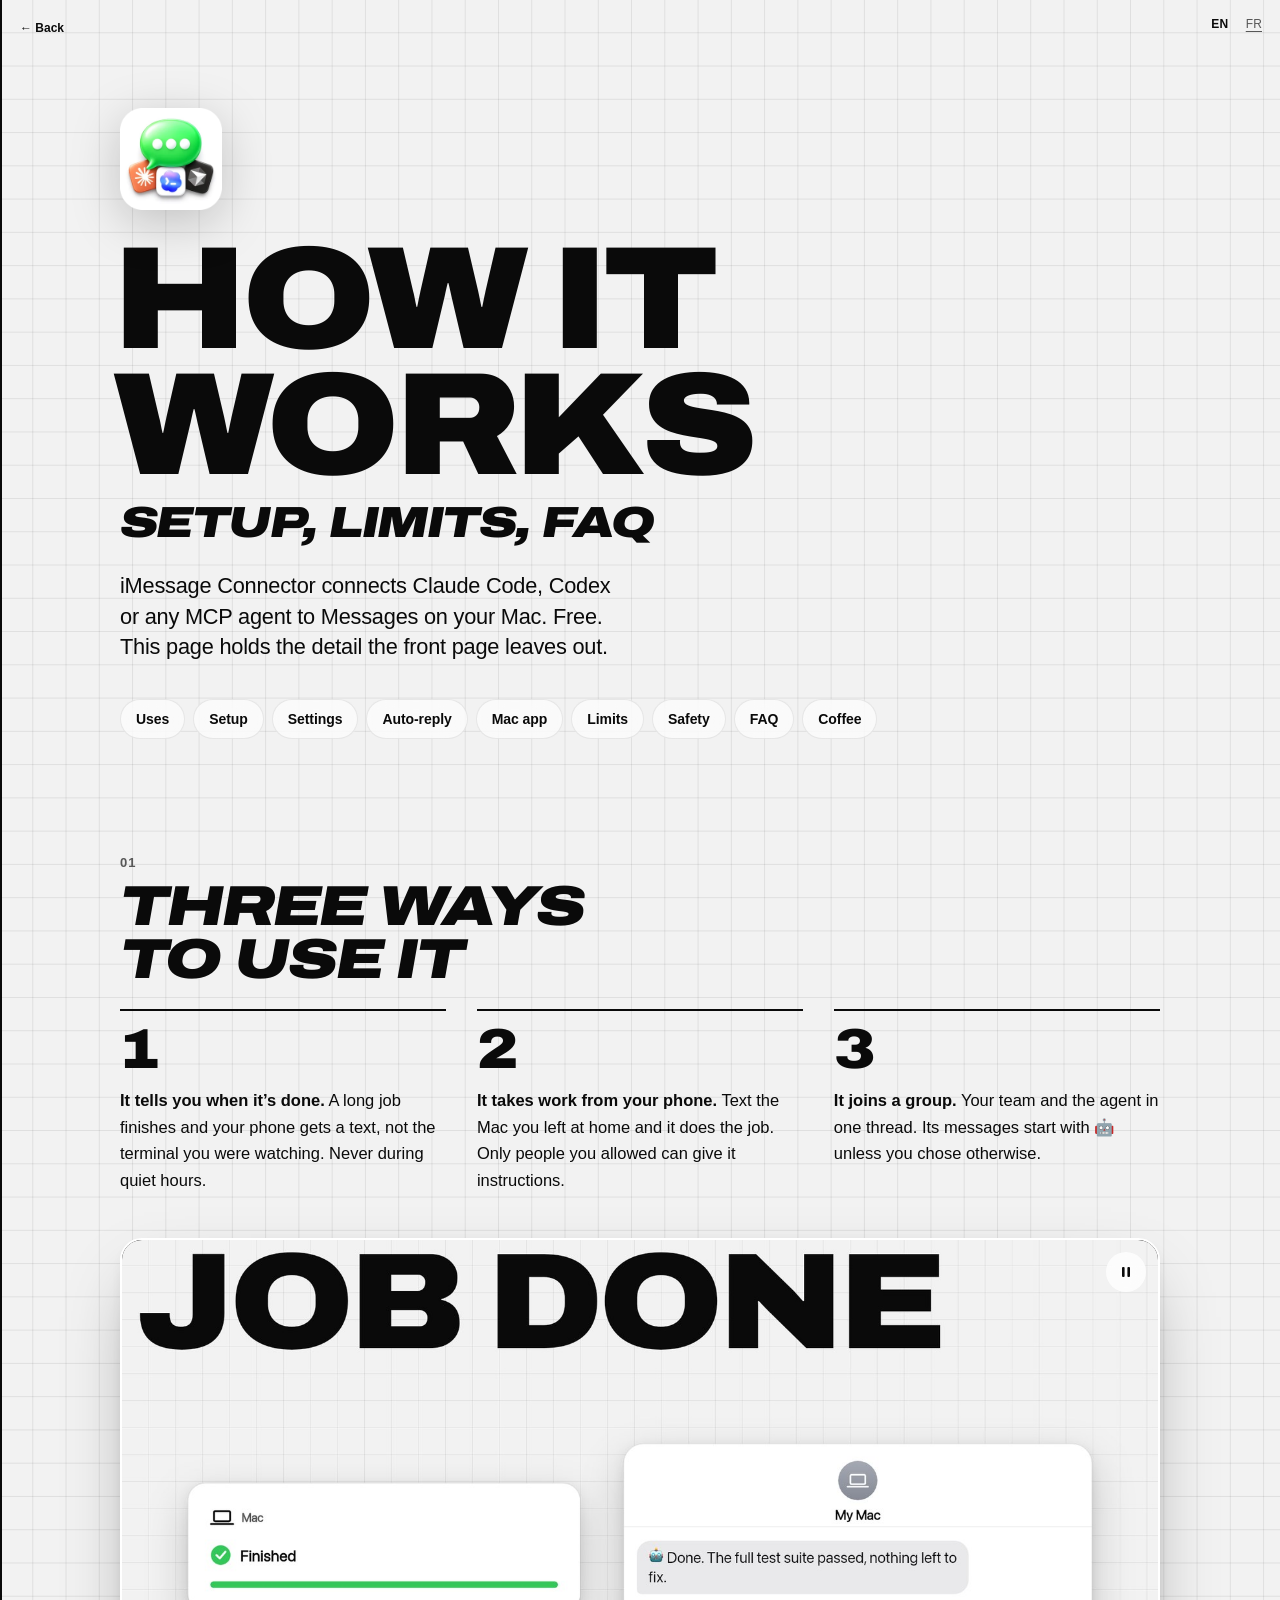
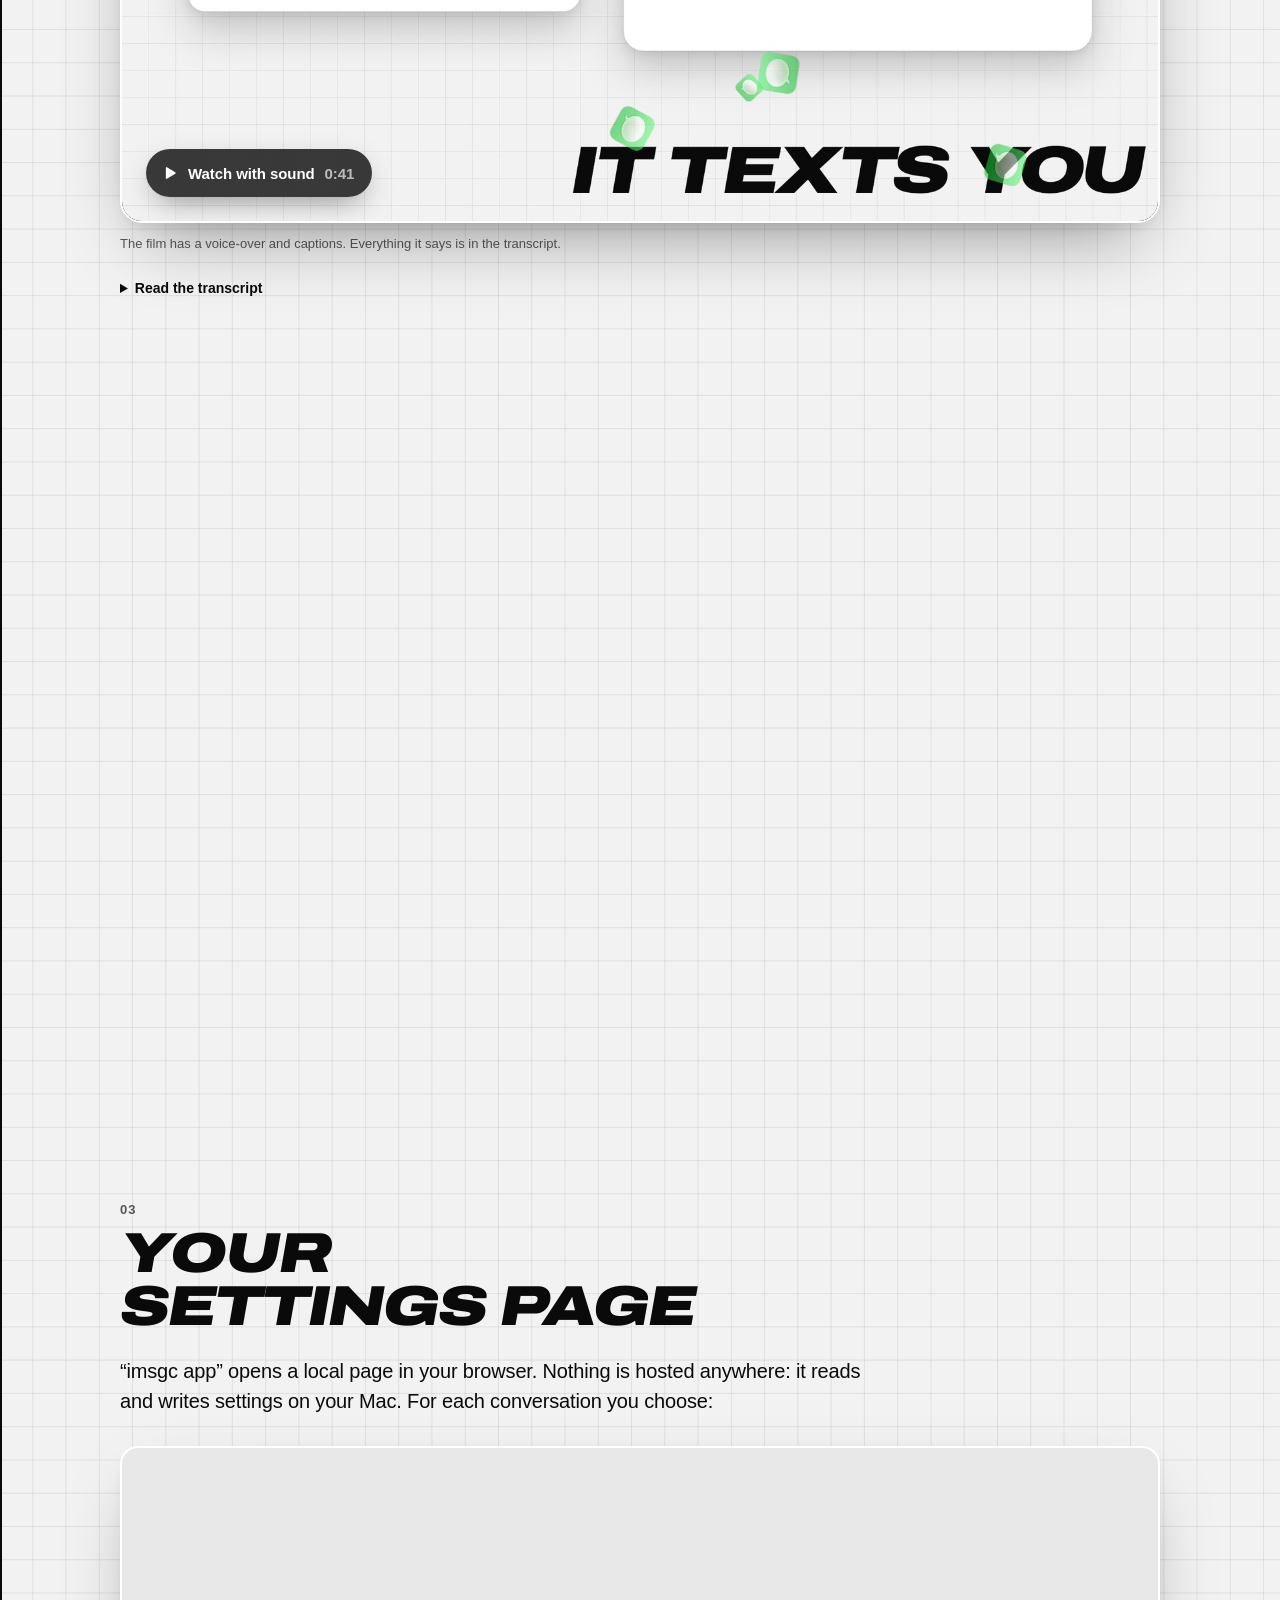
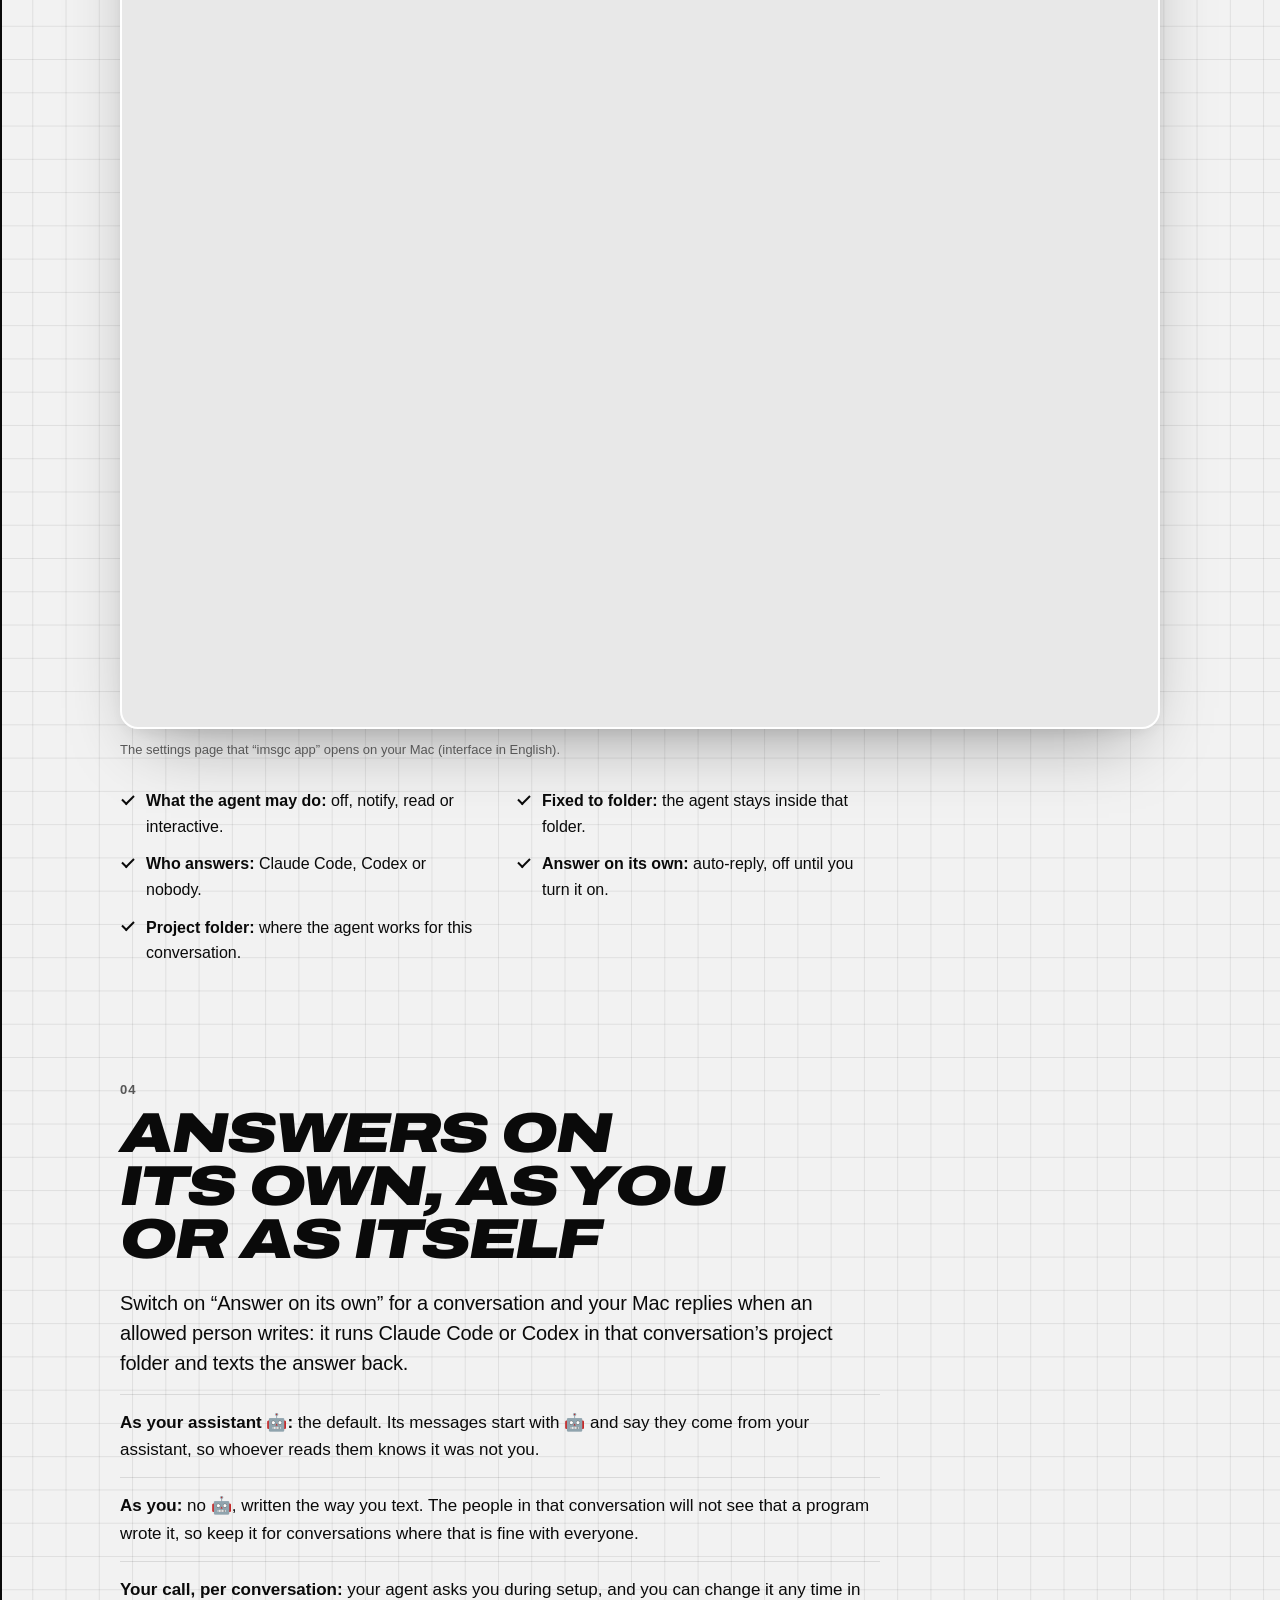
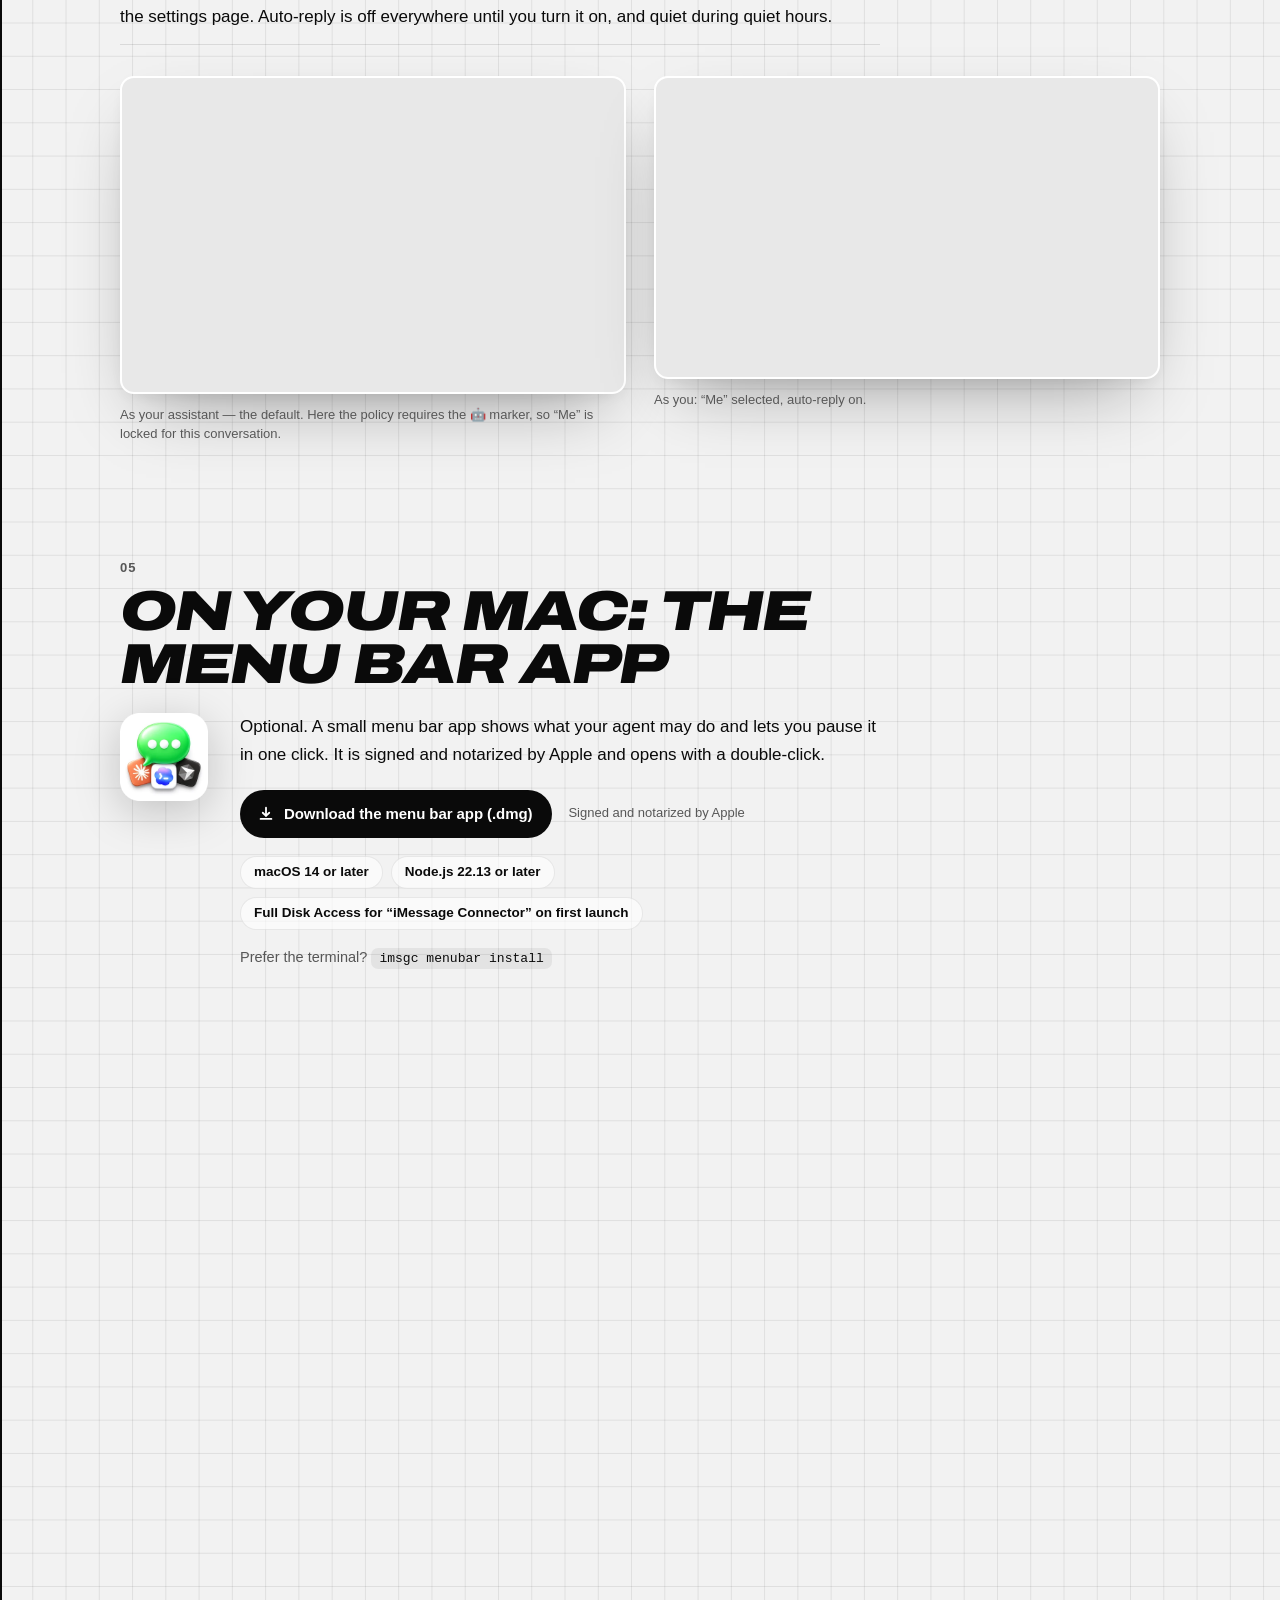
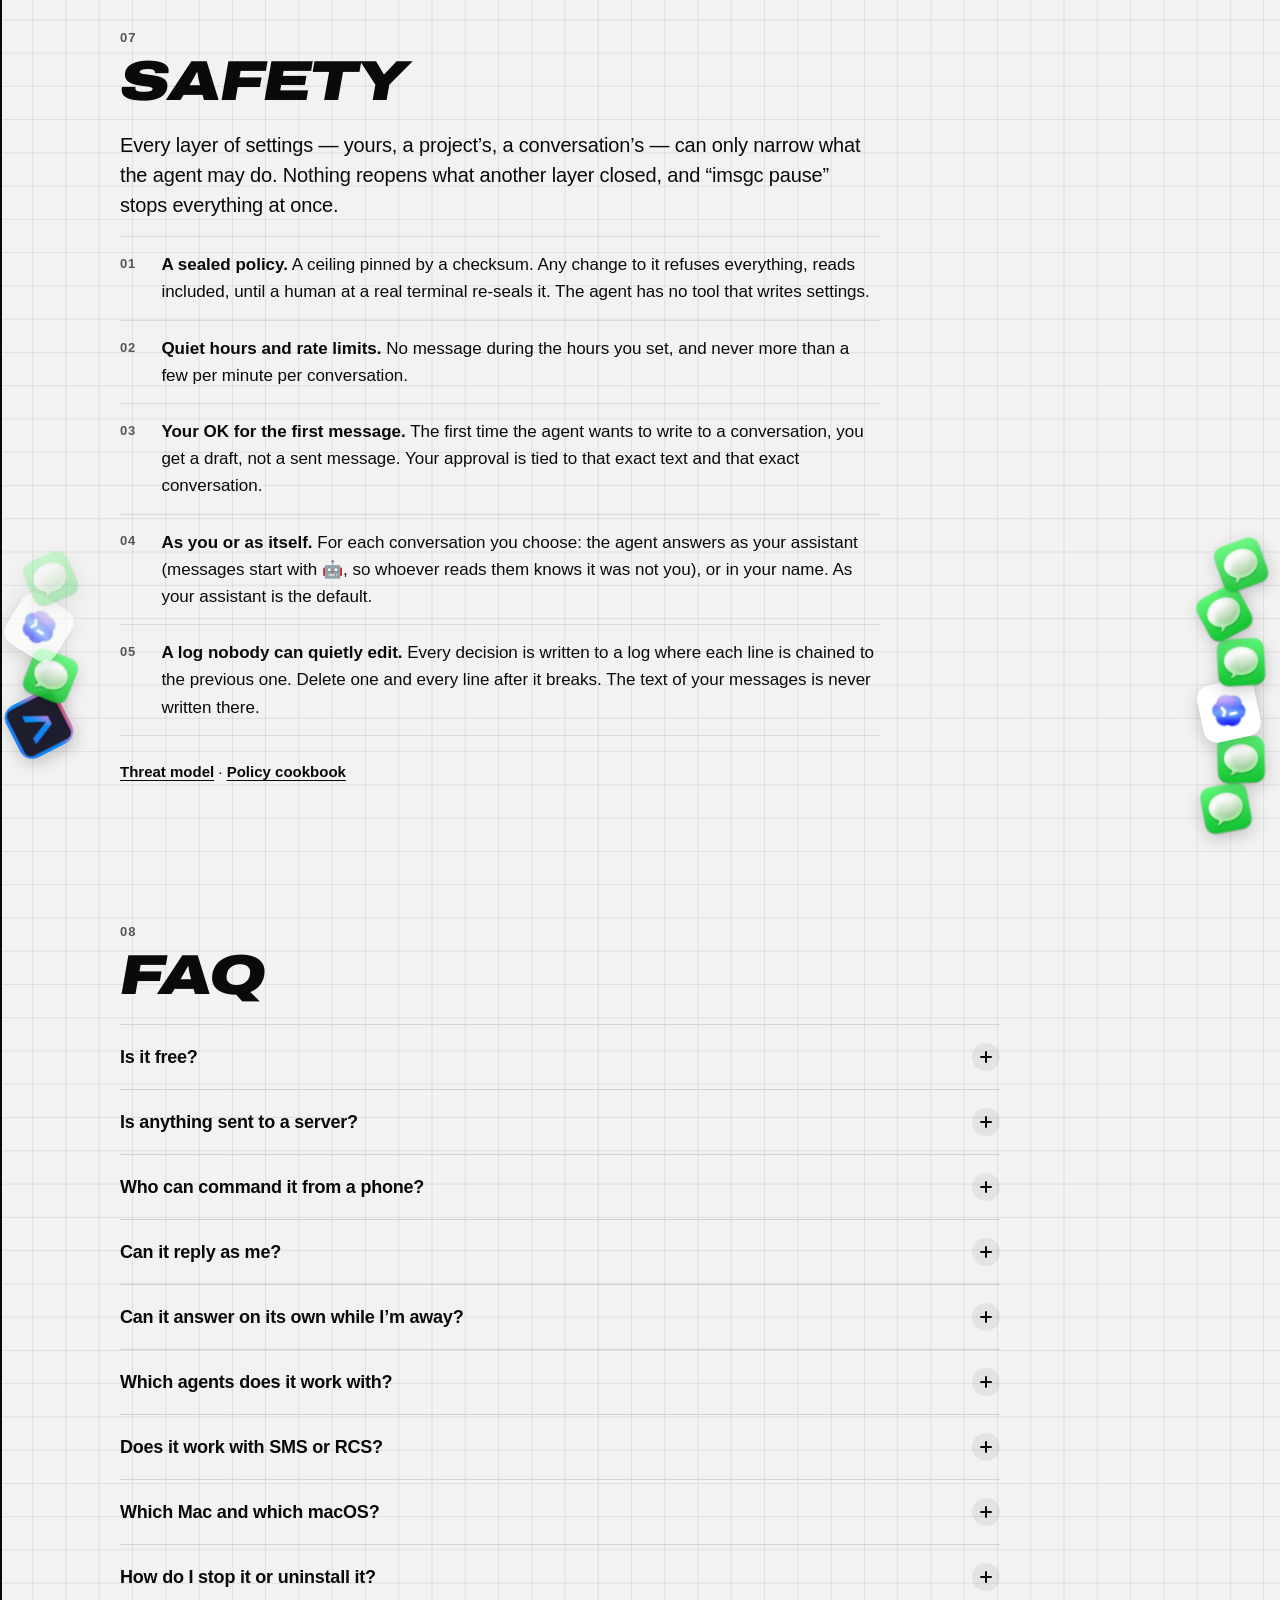
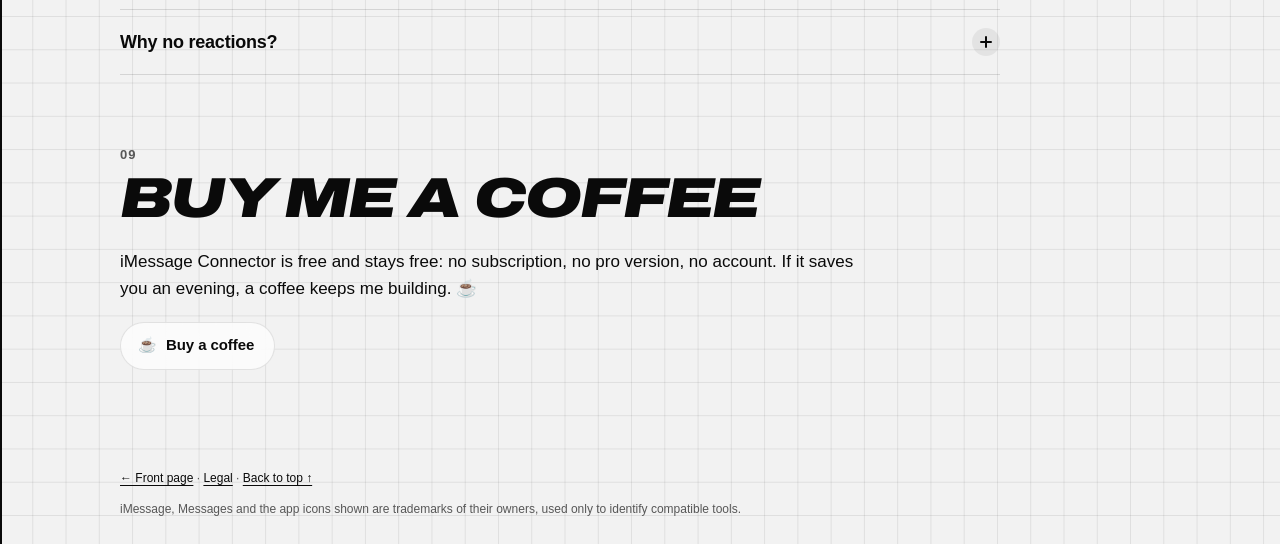
==== docs/more.html @ 8bde412f "iMessage Connector — site, install guide and licence Co-Authored-By: Patrick Code <patrick-code@tgv-" ====
<!DOCTYPE html>
<html lang="en" class="no-js">
<head>
<meta charset="utf-8">
<meta name="viewport" content="width=device-width, initial-scale=1, viewport-fit=cover">
<title>How it works, limits, FAQ — iMessage Connector</title>
<meta name="description" content="How iMessage Connector works: setup with your coding agent, the settings page, what it cannot do, the safety rules, and answers to common questions.">
<meta name="color-scheme" content="light">
<link rel="canonical" href="https://connected-mate.github.io/imessage-connector/more.html">
<link rel="alternate" hreflang="fr" href="https://connected-mate.github.io/imessage-connector/fr/more.html">
<link rel="alternate" hreflang="en" href="https://connected-mate.github.io/imessage-connector/more.html">
<link rel="alternate" hreflang="x-default" href="https://connected-mate.github.io/imessage-connector/more.html">
<link rel="icon" href="assets/favicon-32.png" sizes="32x32" type="image/png">
<link rel="icon" href="assets/favicon-16.png" sizes="16x16" type="image/png">
<link rel="icon" href="assets/icon-192.png" sizes="192x192" type="image/png">
<link rel="apple-touch-icon" href="assets/apple-touch-icon.png">
<link rel="manifest" href="site.webmanifest">
<meta property="og:type" content="article">
<meta property="og:site_name" content="iMessage Connector">
<meta property="og:locale" content="en_US">
<meta property="og:locale:alternate" content="fr_FR">
<meta property="og:url" content="https://connected-mate.github.io/imessage-connector/more.html">
<meta property="og:title" content="How it works, limits, FAQ — iMessage Connector">
<meta property="og:description" content="How iMessage Connector works: setup with your coding agent, the settings page, what it cannot do, the safety rules, and answers to common questions.">
<meta property="og:image" content="https://connected-mate.github.io/imessage-connector/assets/og.jpg">
<meta property="og:image:width" content="1200">
<meta property="og:image:height" content="630">
<meta property="og:image:alt" content="iMessage Connector: “Your agent texts on iMessage”, with the setup prompt to copy into your coding agent">
<meta name="twitter:card" content="summary_large_image">
<meta name="twitter:title" content="How it works, limits, FAQ — iMessage Connector">
<meta name="twitter:description" content="How iMessage Connector works: setup with your coding agent, the settings page, what it cannot do, the safety rules, and answers to common questions.">
<meta name="twitter:image" content="https://connected-mate.github.io/imessage-connector/assets/og.jpg">
<link rel="preload" href="assets/fonts/archivo-black.woff2" as="font" type="font/woff2" crossorigin>
<link rel="preload" href="assets/fonts/archivo-black-expanded-italic.woff2" as="font" type="font/woff2" crossorigin>
<link rel="stylesheet" href="style.css">
<script>
document.documentElement.classList.replace('no-js', 'js');
try {
  var pick = localStorage.getItem('imessage-connector-lang');
  if (!pick && !/^en/i.test(navigator.language || '')) { pick = 'fr'; localStorage.setItem('imessage-connector-lang', pick); }
  if (pick === 'fr') location.replace('fr/more.html' + location.search + location.hash);
} catch (e) {}
</script>
<meta name="theme-color" content="#f2f2f2">
<script type="application/ld+json">
{
  "@context": "https://schema.org",
  "@type": "BreadcrumbList",
  "itemListElement": [
    {
      "@type": "ListItem",
      "position": 1,
      "name": "iMessage Connector",
      "item": "https://connected-mate.github.io/imessage-connector/"
    },
    {
      "@type": "ListItem",
      "position": 2,
      "name": "How it works",
      "item": "https://connected-mate.github.io/imessage-connector/more.html"
    }
  ]
}
</script>
<script type="application/ld+json">
{
  "@context": "https://schema.org",
  "@type": "FAQPage",
  "inLanguage": "en",
  "mainEntity": [
    {
      "@type": "Question",
      "name": "Is it free?",
      "acceptedAnswer": {
        "@type": "Answer",
        "text": "Yes. No subscription, no account, no paid tier."
      }
    },
    {
      "@type": "Question",
      "name": "Is anything sent to a server?",
      "acceptedAnswer": {
        "@type": "Answer",
        "text": "Not by iMessage Connector: it has no server of its own. It runs on your Mac, opens the Messages database read-only, and its log never contains the text of your messages. What your agent does with what it reads depends on the agent you use: a cloud model receives what it is given."
      }
    },
    {
      "@type": "Question",
      "name": "Who can command it from a phone?",
      "acceptedAnswer": {
        "@type": "Answer",
        "text": "Only the people you allowed, in a conversation you set up for it. Anyone else’s message is just text, never an instruction, and the log says which check it failed."
      }
    },
    {
      "@type": "Question",
      "name": "Can it reply as me?",
      "acceptedAnswer": {
        "@type": "Answer",
        "text": "Yes, if you choose it, conversation by conversation. During setup your agent asks you, for each conversation: answer as your assistant (messages start with 🤖 and say it is your assistant) or as you (no 🤖, written the way you text). As your assistant is the default. If you pick “as me”, the people in that conversation will not see that a program wrote the message, so keep it for conversations where that is fine with you and with them. You can change it any time in the settings page."
      }
    },
    {
      "@type": "Question",
      "name": "Can it answer on its own while I’m away?",
      "acceptedAnswer": {
        "@type": "Answer",
        "text": "Yes, if you switch it on for a conversation. Your Mac then runs Claude Code or Codex in that conversation’s project folder and texts the answer back, signed 🤖 or in your name, as you chose. Only the people you allowed can trigger it, and it stays quiet during quiet hours. It is off everywhere until you turn it on."
      }
    },
    {
      "@type": "Question",
      "name": "Which agents does it work with?",
      "acceptedAnswer": {
        "@type": "Answer",
        "text": "Any agent that speaks MCP. Claude Code, Codex, OpenCode, Kimi, Cursor, Gemini CLI, Antigravity, Copilot, Windsurf and others. The setup prompt is the same for all of them."
      }
    },
    {
      "@type": "Question",
      "name": "Does it work with SMS or RCS?",
      "acceptedAnswer": {
        "@type": "Answer",
        "text": "It goes through the Messages app on your Mac, so it sees what Messages sees. iMessage works out of the box. SMS only if your Mac receives them through Text Message Forwarding from your iPhone. RCS has not been tested here, so no promise."
      }
    },
    {
      "@type": "Question",
      "name": "Which Mac and which macOS?",
      "acceptedAnswer": {
        "@type": "Answer",
        "text": "A Mac signed in to Messages, with Node 22.13 or later. Tested on macOS 26.6.2. “imsgc doctor” names anything missing on your machine."
      }
    },
    {
      "@type": "Question",
      "name": "How do I stop it or uninstall it?",
      "acceptedAnswer": {
        "@type": "Answer",
        "text": "“imsgc pause” refuses everything immediately; “imsgc resume” lifts it. To remove it entirely, ask your agent: the uninstall steps are in the same guide it used to install."
      }
    },
    {
      "@type": "Question",
      "name": "Why no reactions?",
      "acceptedAnswer": {
        "@type": "Answer",
        "text": "Apple never gave reactions a scripting interface, and driving the Messages window no longer works on recent macOS. Tools that manage it inject code into Messages and require disabling System Integrity Protection; iMessage Connector will not ask you to do that."
      }
    }
  ]
}
</script>
</head>
<body class="more">
<script>(function(h){try{if(/[?&]rm=1\b/.test(location.search)||matchMedia("(prefers-reduced-motion: reduce)").matches)return;h.classList.add("rv");window.__icRevealSafety=setTimeout(function(){h.classList.remove("rv")},4000)}catch(e){}})(document.documentElement)</script>
<a class="skip" href="#content">Skip to content</a>
<nav class="chrome chrome--lang" aria-label="Language"><span aria-current="true">EN</span> <a href="fr/more.html" hreflang="fr" lang="fr" data-lang="fr" aria-label="Lire en français">FR</a></nav>
<a class="back" href="./"><span aria-hidden="true">←</span> Back</a>
<main class="page" id="content">
  <header class="mh" data-reveal>
    <picture class="mh__logo"><source srcset="assets/logo-256.webp" type="image/webp"><img src="assets/logo-256.png" alt="iMessage Connector logo: a green message bubble in front of the Claude Code, Codex and Cursor app icons" width="112" height="112" decoding="async"></picture>
    <h1 class="mh__h1"><span class="mh__a">How it works</span> <span class="mh__b">Setup, limits, FAQ</span></h1>
    <p class="mh__lede">iMessage Connector connects Claude Code, Codex or any MCP agent to Messages on your Mac. Free. This page holds the detail the front page leaves out.</p>
    <nav class="toc" aria-label="On this page"><ul><li><a href="#does">Uses</a></li><li><a href="#setup">Setup</a></li><li><a href="#settings">Settings</a></li><li><a href="#autoreply">Auto-reply</a></li><li><a href="#menubar">Mac app</a></li><li><a href="#cannot">Limits</a></li><li><a href="#safety">Safety</a></li><li><a href="#faq">FAQ</a></li><li><a href="#coffee">Coffee</a></li></ul></nav>
  </header>
  <p class="toast toast--fixed" role="status" aria-live="polite" data-toast></p>
<section class="sec sec--does" aria-labelledby="does" data-reveal><header class="sec__head"><span class="sec__num" aria-hidden="true">01</span><h2 id="does">Three ways to use it</h2></header><ol class="uses"><li><span class="use__n" aria-hidden="true">1</span><p><strong>It tells you when it’s done.</strong> A long job finishes and your phone gets a text, not the terminal you were watching. Never during quiet hours.</p></li><li><span class="use__n" aria-hidden="true">2</span><p><strong>It takes work from your phone.</strong> Text the Mac you left at home and it does the job. Only people you allowed can give it instructions.</p></li><li><span class="use__n" aria-hidden="true">3</span><p><strong>It joins a group.</strong> Your team and the agent in one thread. Its messages start with 🤖 unless you chose otherwise.</p></li></ol>
<figure class="film wide" data-film>
  <div class="film__frame">
    <video class="film__teaser" data-teaser muted loop playsinline preload="metadata" poster="assets/poster-en.jpg?v=a50151af" width="1600" height="900" aria-label="Silent preview of the film: a Mac texts an iPhone when a job is done.">
      <source src="assets/teaser-en.mp4?v=a50151af" type="video/mp4"></video>
    <video class="film__full" data-full controls playsinline preload="none" poster="assets/poster-en.jpg?v=a50151af" width="1600" height="900" aria-label="iMessage Connector, the film (voiced, with captions)" hidden>
      <source src="assets/promo-en.webm?v=a50151af" type="video/webm"><source src="assets/promo-en.mp4?v=a50151af" type="video/mp4">
      <track kind="captions" src="assets/promo-en.vtt?v=a50151af" srclang="en" label="English" default>
      <p>Your browser cannot play this video. The transcript below says everything it shows.</p></video>
    <button class="film__play" type="button" data-watch><svg viewBox="0 0 20 20" aria-hidden="true" focusable="false"><path d="M6.5 4.2v11.6a.8.8 0 0 0 1.2.7l9.2-5.8a.8.8 0 0 0 0-1.4L7.7 3.5a.8.8 0 0 0-1.2.7Z" fill="currentColor"/></svg><span>Watch with sound</span><span class="film__len">0:41</span></button>
    <button class="film__loop" type="button" data-loop data-pause="Pause the preview" data-play="Play the preview" aria-label="Pause the preview"><svg class="i-pause" viewBox="0 0 16 16" aria-hidden="true" focusable="false"><rect x="4" y="3" width="2.6" height="10" rx="1" fill="currentColor"/><rect x="9.4" y="3" width="2.6" height="10" rx="1" fill="currentColor"/></svg><svg class="i-play" viewBox="0 0 16 16" aria-hidden="true" focusable="false"><path d="M5 3.4v9.2a.7.7 0 0 0 1 .6l7.3-4.6a.7.7 0 0 0 0-1.2L6 2.8a.7.7 0 0 0-1 .6Z" fill="currentColor"/></svg></button>
  </div>
  <figcaption>The film has a voice-over and captions. Everything it says is in the transcript.</figcaption>
</figure><details class="transcript"><summary>Read the transcript</summary><p>Your agent can text you now, on iMessage!</p><p>Start a big job, and walk away. The second it’s done, your agent texts you!</p><p>Out and about? Text your Mac from your phone. It does the work, and texts you back!</p><p>Drop it into a group chat. Now the whole team can ask it anything!</p><p>Setup takes one minute. Copy the prompt, paste it into your agent, and it sets everything up!</p><p>In every chat, it answers as you, or as itself. Your call!</p><p>iMessage Connector. Free and open source. Copy the prompt. Your agent does the rest!</p></details></section>
<section class="sec sec--setup" aria-labelledby="setup" data-reveal><header class="sec__head"><span class="sec__num" aria-hidden="true">02</span><h2 id="setup" data-wave>Setup: one prompt</h2></header><p class="sec__lead">Paste it into your coding agent. It installs, asks you, and checks with you before anything is sent.</p><div class="pill pill--more" id="agent" role="group" aria-label="Copy the setup prompt">
      <p class="pill__prompt"><code data-prompt>Install iMessage Connector on this Mac and set up my conversations. Follow https://github.com/Connected-Mate/imessage-connector/blob/main/AGENT-SETUP.md exactly, and ask me, for each conversation, whether you answer as me or as yourself. Ask me before anything sensitive and before sending any message.</code></p>
      <hr class="pill__rule">
      <div class="pill__row">
        <span class="thumb" data-thumb aria-hidden="true"><picture><source srcset="assets/icons/tile/claude-code.webp" type="image/webp"><img src="assets/icons/tile/claude-code.png" alt="" width="38" height="38" decoding="async"></picture></span>
        <div class="picker" data-picker>
          <span class="sr-only" id="picker-label">Agent you will paste it into</span>
          <button class="picker__btn" type="button" aria-haspopup="listbox" aria-expanded="false" aria-controls="agents" aria-labelledby="picker-label picker-value"><span id="picker-value" data-picker-label>Claude Code</span><svg viewBox="0 0 12 12" aria-hidden="true" focusable="false"><path d="M2.5 4.5 6 8l3.5-3.5" fill="none" stroke="currentColor" stroke-width="1.8" stroke-linecap="round" stroke-linejoin="round"/></svg></button>
          <ul class="list" id="agents" role="listbox" tabindex="-1" aria-labelledby="picker-label" hidden><li role="option" id="ag-0" data-name="Claude Code" data-accent="#B06046" data-accent2="#BE5837" style="--i:0;--a:#B06046" aria-selected="true" class="opt"><span class="thumb" aria-hidden="true"><picture><source srcset="assets/icons/tile/claude-code.webp" type="image/webp"><img src="assets/icons/tile/claude-code.png" alt="" width="38" height="38" decoding="async"></picture></span><span class="opt__name">Claude Code</span></li><li role="option" id="ag-1" data-name="Codex" data-accent="#4C6BE7" data-accent2="#374CFF" style="--i:1;--a:#4C6BE7" aria-selected="false" class="opt"><span class="thumb" aria-hidden="true"><picture><source srcset="assets/icons/tile/codex.webp" type="image/webp"><img src="assets/icons/tile/codex.png" alt="" width="38" height="38" decoding="async"></picture></span><span class="opt__name">Codex</span></li><li role="option" id="ag-2" data-name="OpenCode" data-accent="#343432" data-accent2="#767675" style="--i:2;--a:#343432" aria-selected="false" class="opt"><span class="thumb" aria-hidden="true"><picture><source srcset="assets/icons/tile/opencode.webp" type="image/webp"><img src="assets/icons/tile/opencode.png" alt="" width="38" height="38" decoding="async"></picture></span><span class="opt__name">OpenCode</span></li><li role="option" id="ag-3" data-name="Kimi" data-accent="#2B77CF" data-accent2="#002E58" style="--i:3;--a:#2B77CF" aria-selected="false" class="opt"><span class="thumb" aria-hidden="true"><picture><source srcset="assets/icons/tile/kimi.webp" type="image/webp"><img src="assets/icons/tile/kimi.png" alt="" width="38" height="38" decoding="async"></picture></span><span class="opt__name">Kimi</span></li><li role="option" id="ag-4" data-name="Cursor" data-accent="#14120B" data-accent2="#777673" style="--i:4;--a:#14120B" aria-selected="false" class="opt"><span class="thumb" aria-hidden="true"><picture><source srcset="assets/icons/tile/cursor.webp" type="image/webp"><img src="assets/icons/tile/cursor.png" alt="" width="38" height="38" decoding="async"></picture></span><span class="opt__name">Cursor</span></li><li role="option" id="ag-5" data-name="Gemini CLI" data-accent="#2774D9" data-accent2="#7B6ABE" style="--i:5;--a:#2774D9" aria-selected="false" class="opt"><span class="thumb" aria-hidden="true"><picture><source srcset="assets/icons/tile/gemini-cli.webp" type="image/webp"><img src="assets/icons/tile/gemini-cli.png" alt="" width="38" height="38" decoding="async"></picture></span><span class="opt__name">Gemini CLI</span></li><li role="option" id="ag-6" data-name="Antigravity" data-accent="#BE573B" data-accent2="#3B76CC" style="--i:6;--a:#BE573B" aria-selected="false" class="opt"><span class="thumb" aria-hidden="true"><picture><source srcset="assets/icons/tile/antigravity.webp" type="image/webp"><img src="assets/icons/tile/antigravity.png" alt="" width="38" height="38" decoding="async"></picture></span><span class="opt__name">Antigravity</span></li><li role="option" id="ag-7" data-name="Copilot" data-accent="#2B2B2B" data-accent2="#767676" style="--i:7;--a:#2B2B2B" aria-selected="false" class="opt"><span class="thumb" aria-hidden="true"><picture><source srcset="assets/icons/tile/copilot.webp" type="image/webp"><img src="assets/icons/tile/copilot.png" alt="" width="38" height="38" decoding="async"></picture></span><span class="opt__name">Copilot</span></li><li role="option" id="ag-8" data-name="Windsurf" data-accent="#0B100F" data-accent2="#0C857A" style="--i:8;--a:#0B100F" aria-selected="false" class="opt"><span class="thumb" aria-hidden="true"><picture><source srcset="assets/icons/tile/windsurf.webp" type="image/webp"><img src="assets/icons/tile/windsurf.png" alt="" width="38" height="38" decoding="async"></picture></span><span class="opt__name">Windsurf</span></li></ul>
        </div>
        <span class="or">or any agent</span>
        <span class="spacer"></span>
        <button class="go" type="button" data-copy="Install iMessage Connector on this Mac and set up my conversations. Follow https://github.com/Connected-Mate/imessage-connector/blob/main/AGENT-SETUP.md exactly, and ask me, for each conversation, whether you answer as me or as yourself. Ask me before anything sensitive and before sending any message." data-copied="Copied — paste it into {agent}" data-manual="Selected — press {key}" data-manual-touch="Selected — tap Copy"><svg class="i-up" viewBox="0 0 20 20" aria-hidden="true" focusable="false"><rect x="7" y="7" width="10" height="10" rx="2.6" fill="none" stroke="currentColor" stroke-width="1.9"/><path d="M13 4.6V4.4A1.9 1.9 0 0 0 11.1 2.5H5.4A2.9 2.9 0 0 0 2.5 5.4v5.7a1.9 1.9 0 0 0 1.9 1.9h.2" fill="none" stroke="currentColor" stroke-width="1.9" stroke-linecap="round"/></svg><svg class="i-ok" viewBox="0 0 20 20" aria-hidden="true" focusable="false"><path d="M4.5 10.5 8.3 14.2 15.5 6.3" fill="none" stroke="currentColor" stroke-width="2.4" stroke-linecap="round" stroke-linejoin="round"/></svg><span class="go__label">Copy prompt</span><span class="go__ok">Copied</span></button>
      </div>
    </div>
<ol class="steps"><li><span class="step__n" aria-hidden="true">1</span><p>Copy this prompt and paste it into your coding agent. It downloads and installs iMessage Connector for you.</p></li><li><span class="step__n" aria-hidden="true">2</span><p>Grant the two macOS permissions it walks you through: Full Disk Access for your terminal app, and Automation for Messages.</p></li><li><span class="step__n" aria-hidden="true">3</span><p>It opens your settings page. Choose, conversation by conversation, what the agent may do and whether it answers as you or as itself.</p></li><li><span class="step__n" aria-hidden="true">4</span><p>It asks you first, then sends one test message to your iPhone.</p></li></ol></section>
<section class="sec sec--settings" aria-labelledby="settings" data-reveal><header class="sec__head"><span class="sec__num" aria-hidden="true">03</span><h2 id="settings">Your settings page</h2></header><p class="sec__lead">“imsgc app” opens a local page in your browser. Nothing is hosted anywhere: it reads and writes settings on your Mac. For each conversation you choose:</p><figure class="shot wide"><picture class=""><source media="(max-width: 640px)" type="image/webp" srcset="assets/more/settings-phone.webp" width="720" height="1207"><source media="(max-width: 640px)" srcset="assets/more/settings-phone.jpg" width="720" height="1207"><source media="(prefers-color-scheme: dark)" type="image/webp" srcset="assets/more/settings-dark.webp"><source media="(prefers-color-scheme: dark)" srcset="assets/more/settings-dark.jpg"><source type="image/webp" srcset="assets/more/settings-light.webp"><img src="assets/more/settings-light.jpg" alt="The iMessage Connector settings page: the Ship Room conversation set to Interactive, answered by Claude Code in a project folder, with auto-reply on" width="1440" height="1222" loading="lazy" decoding="async"></picture><figcaption>The settings page that “imsgc app” opens on your Mac (interface in English).</figcaption></figure><ul class="ticks"><li><strong>What the agent may do:</strong> off, notify, read or interactive.</li><li><strong>Who answers:</strong> Claude Code, Codex or nobody.</li><li><strong>Project folder:</strong> where the agent works for this conversation.</li><li><strong>Fixed to folder:</strong> the agent stays inside that folder.</li><li><strong>Answer on its own:</strong> auto-reply, off until you turn it on.</li></ul></section>
<section class="sec sec--autoreply" aria-labelledby="autoreply" data-reveal><header class="sec__head"><span class="sec__num" aria-hidden="true">04</span><h2 id="autoreply">Answers on its own, as you or as itself</h2></header><p class="sec__lead">Switch on “Answer on its own” for a conversation and your Mac replies when an allowed person writes: it runs Claude Code or Codex in that conversation’s project folder and texts the answer back.</p><ul class="ruled"><li><strong>As your assistant 🤖:</strong> the default. Its messages start with 🤖 and say they come from your assistant, so whoever reads them knows it was not you.</li><li><strong>As you:</strong> no 🤖, written the way you text. The people in that conversation will not see that a program wrote it, so keep it for conversations where that is fine with everyone.</li><li><strong>Your call, per conversation:</strong> your agent asks you during setup, and you can change it any time in the settings page. Auto-reply is off everywhere until you turn it on, and quiet during quiet hours.</li></ul><div class="pair wide"><figure class="shot shot--sm"><picture class=""><source type="image/webp" srcset="assets/more/voice-agent-light.webp"><img src="assets/more/voice-agent-light.jpg" alt="Settings for the Ship Room conversation: Answers as “The agent 🤖” selected, “Me” crossed out because the policy requires the marker, Claude Code answers in ~/Projects/ship-room-bot, Answer on its own switched on" width="1116" height="699" loading="lazy" decoding="async"></picture><figcaption>As your assistant — the default. Here the policy requires the 🤖 marker, so “Me” is locked for this conversation.</figcaption></figure><figure class="shot shot--sm"><picture class=""><source type="image/webp" srcset="assets/more/voice-me-light.webp"><img src="assets/more/voice-me-light.jpg" alt="Settings for the Ship Room conversation: Answers as “Me” selected, Claude Code answers in ~/Projects/ship-room-bot, Answer on its own switched on" width="1116" height="664" loading="lazy" decoding="async"></picture><figcaption>As you: “Me” selected, auto-reply on.</figcaption></figure></div></section>
<section class="sec sec--menubar" aria-labelledby="menubar" data-reveal><header class="sec__head"><span class="sec__num" aria-hidden="true">05</span><h2 id="menubar">On your Mac: the menu bar app</h2></header><div class="mac"><picture class="mac__logo"><source srcset="assets/logo-256.webp" type="image/webp"><img src="assets/logo-256.png" alt="" width="88" height="88" loading="lazy" decoding="async"></picture><div class="mac__text"><p>Optional. A small menu bar app shows what your agent may do and lets you pause it in one click. It is signed and notarized by Apple and opens with a double-click.</p><p class="mac__cta"><a class="btn btn--dark" href="https://github.com/Connected-Mate/imessage-connector/releases/latest/download/iMessage-Connector-macOS.dmg" download><svg viewBox="0 0 20 20" aria-hidden="true" focusable="false"><path d="M10 3v9.2m0 0 3.6-3.6M10 12.2 6.4 8.6M4 15.5h12" fill="none" stroke="currentColor" stroke-width="2" stroke-linecap="round" stroke-linejoin="round"/></svg>Download the menu bar app (.dmg)</a><span class="mac__meta">Signed and notarized by Apple</span></p><p class="sr-only" id="req-label">Requirements</p><ul class="chips" aria-labelledby="req-label"><li>macOS 14 or later</li><li>Node.js 22.13 or later</li><li>Full Disk Access for “iMessage Connector” on first launch</li></ul><p class="mac__alt">Prefer the terminal? <code>imsgc menubar install</code></p></div></div></section>
<section class="sec sec--cannot" aria-labelledby="cannot" data-reveal><header class="sec__head"><span class="sec__num" aria-hidden="true">06</span><h2 id="cannot">What it cannot do</h2></header><p class="sec__lead">Better to know before you install. Apple gives no supported interface for these, and iMessage Connector says so instead of pretending.</p><ul class="nope"><li>React with a tapback.</li><li>Reply in a thread, to one specific message.</li><li>Pin a conversation.</li><li>Create a group, or rename one.</li><li>Add or remove members of a group.</li></ul><p class="sec__after">Tools that manage these inject code into Messages itself and require disabling System Integrity Protection. iMessage Connector stays on the interfaces Apple supports and will never ask you to do that. Reading is not affected: it is complete.</p></section>
<section class="sec sec--safety" aria-labelledby="safety" data-reveal><header class="sec__head"><span class="sec__num" aria-hidden="true">07</span><h2 id="safety">Safety</h2></header><p class="sec__lead">Every layer of settings — yours, a project’s, a conversation’s — can only narrow what the agent may do. Nothing reopens what another layer closed, and “imsgc pause” stops everything at once.</p><ol class="ruled ruled--num"><li><span><strong>A sealed policy.</strong> A ceiling pinned by a checksum. Any change to it refuses everything, reads included, until a human at a real terminal re-seals it. The agent has no tool that writes settings.</span></li><li><span><strong>Quiet hours and rate limits.</strong> No message during the hours you set, and never more than a few per minute per conversation.</span></li><li><span><strong>Your OK for the first message.</strong> The first time the agent wants to write to a conversation, you get a draft, not a sent message. Your approval is tied to that exact text and that exact conversation.</span></li><li><span><strong>As you or as itself.</strong> For each conversation you choose: the agent answers as your assistant (messages start with 🤖, so whoever reads them knows it was not you), or in your name. As your assistant is the default.</span></li><li><span><strong>A log nobody can quietly edit.</strong> Every decision is written to a log where each line is chained to the previous one. Delete one and every line after it breaks. The text of your messages is never written there.</span></li></ol><p class="links"><a href="https://github.com/Connected-Mate/imessage-connector/blob/main/docs/THREAT-MODEL.md" rel="noopener">Threat model</a><span aria-hidden="true"> · </span><a href="https://github.com/Connected-Mate/imessage-connector/blob/main/docs/policy-cookbook.md" rel="noopener">Policy cookbook</a></p></section>
<section class="sec sec--faq" aria-labelledby="faq" data-reveal><header class="sec__head"><span class="sec__num" aria-hidden="true">08</span><h2 id="faq">FAQ</h2></header><div class="faq"><details><summary><span>Is it free?</span><span class="faq__x" aria-hidden="true"></span></summary><div class="faq__a"><p>Yes. No subscription, no account, no paid tier.</p></div></details><details><summary><span>Is anything sent to a server?</span><span class="faq__x" aria-hidden="true"></span></summary><div class="faq__a"><p>Not by iMessage Connector: it has no server of its own. It runs on your Mac, opens the Messages database read-only, and its log never contains the text of your messages. What your agent does with what it reads depends on the agent you use: a cloud model receives what it is given.</p></div></details><details><summary><span>Who can command it from a phone?</span><span class="faq__x" aria-hidden="true"></span></summary><div class="faq__a"><p>Only the people you allowed, in a conversation you set up for it. Anyone else’s message is just text, never an instruction, and the log says which check it failed.</p></div></details><details><summary><span>Can it reply as me?</span><span class="faq__x" aria-hidden="true"></span></summary><div class="faq__a"><p>Yes, if you choose it, conversation by conversation. During setup your agent asks you, for each conversation: answer as your assistant (messages start with 🤖 and say it is your assistant) or as you (no 🤖, written the way you text). As your assistant is the default. If you pick “as me”, the people in that conversation will not see that a program wrote the message, so keep it for conversations where that is fine with you and with them. You can change it any time in the settings page.</p></div></details><details><summary><span>Can it answer on its own while I’m away?</span><span class="faq__x" aria-hidden="true"></span></summary><div class="faq__a"><p>Yes, if you switch it on for a conversation. Your Mac then runs Claude Code or Codex in that conversation’s project folder and texts the answer back, signed 🤖 or in your name, as you chose. Only the people you allowed can trigger it, and it stays quiet during quiet hours. It is off everywhere until you turn it on.</p></div></details><details><summary><span>Which agents does it work with?</span><span class="faq__x" aria-hidden="true"></span></summary><div class="faq__a"><p>Any agent that speaks MCP. Claude Code, Codex, OpenCode, Kimi, Cursor, Gemini CLI, Antigravity, Copilot, Windsurf and others. The setup prompt is the same for all of them.</p><ul class="agents" aria-label="Works with any MCP agent, including:"><li><span class="thumb"><picture><source srcset="assets/icons/tile/claude-code.webp" type="image/webp"><img src="assets/icons/tile/claude-code.png" alt="" width="38" height="38" decoding="async"></picture></span><span>Claude Code</span></li><li><span class="thumb"><picture><source srcset="assets/icons/tile/codex.webp" type="image/webp"><img src="assets/icons/tile/codex.png" alt="" width="38" height="38" decoding="async"></picture></span><span>Codex</span></li><li><span class="thumb"><picture><source srcset="assets/icons/tile/opencode.webp" type="image/webp"><img src="assets/icons/tile/opencode.png" alt="" width="38" height="38" decoding="async"></picture></span><span>OpenCode</span></li><li><span class="thumb"><picture><source srcset="assets/icons/tile/kimi.webp" type="image/webp"><img src="assets/icons/tile/kimi.png" alt="" width="38" height="38" decoding="async"></picture></span><span>Kimi</span></li><li><span class="thumb"><picture><source srcset="assets/icons/tile/cursor.webp" type="image/webp"><img src="assets/icons/tile/cursor.png" alt="" width="38" height="38" decoding="async"></picture></span><span>Cursor</span></li><li><span class="thumb"><picture><source srcset="assets/icons/tile/gemini-cli.webp" type="image/webp"><img src="assets/icons/tile/gemini-cli.png" alt="" width="38" height="38" decoding="async"></picture></span><span>Gemini CLI</span></li><li><span class="thumb"><picture><source srcset="assets/icons/tile/antigravity.webp" type="image/webp"><img src="assets/icons/tile/antigravity.png" alt="" width="38" height="38" decoding="async"></picture></span><span>Antigravity</span></li><li><span class="thumb"><picture><source srcset="assets/icons/tile/copilot.webp" type="image/webp"><img src="assets/icons/tile/copilot.png" alt="" width="38" height="38" decoding="async"></picture></span><span>Copilot</span></li><li><span class="thumb"><picture><source srcset="assets/icons/tile/windsurf.webp" type="image/webp"><img src="assets/icons/tile/windsurf.png" alt="" width="38" height="38" decoding="async"></picture></span><span>Windsurf</span></li></ul></div></details><details><summary><span>Does it work with SMS or RCS?</span><span class="faq__x" aria-hidden="true"></span></summary><div class="faq__a"><p>It goes through the Messages app on your Mac, so it sees what Messages sees. iMessage works out of the box. SMS only if your Mac receives them through Text Message Forwarding from your iPhone. RCS has not been tested here, so no promise.</p></div></details><details><summary><span>Which Mac and which macOS?</span><span class="faq__x" aria-hidden="true"></span></summary><div class="faq__a"><p>A Mac signed in to Messages, with Node 22.13 or later. Tested on macOS 26.6.2. “imsgc doctor” names anything missing on your machine.</p></div></details><details><summary><span>How do I stop it or uninstall it?</span><span class="faq__x" aria-hidden="true"></span></summary><div class="faq__a"><p>“imsgc pause” refuses everything immediately; “imsgc resume” lifts it. To remove it entirely, ask your agent: the uninstall steps are in the same guide it used to install.</p></div></details><details><summary><span>Why no reactions?</span><span class="faq__x" aria-hidden="true"></span></summary><div class="faq__a"><p>Apple never gave reactions a scripting interface, and driving the Messages window no longer works on recent macOS. Tools that manage it inject code into Messages and require disabling System Integrity Protection; iMessage Connector will not ask you to do that.</p></div></details></div><div class="faq__end" data-pile-trigger aria-hidden="true"></div></section>
<section class="sec sec--coffee" aria-labelledby="coffee" data-reveal><header class="sec__head"><span class="sec__num" aria-hidden="true">09</span><h2 id="coffee">Buy me a coffee</h2></header><p>iMessage Connector is free and stays free: no subscription, no pro version, no account. If it saves you an evening, a coffee keeps me building. ☕</p><p class="btns"><a class="btn btn--light" href="https://revolut.me/alexcormeraie" rel="noopener"><span aria-hidden="true">☕</span> Buy a coffee</a></p></section>
  <footer class="fine">
    <p><a href="./">← Front page</a><span aria-hidden="true"> · </span><a href="https://connectedmate.com/en/legal/">Legal</a><span aria-hidden="true"> · </span><a href="#content">Back to top ↑</a></p>
    <p>iMessage, Messages and the app icons shown are trademarks of their owners, used only to identify compatible tools.</p>
  </footer>
</main>
<div class="pile-floor" aria-hidden="true"></div>
<div class="pile" data-pile="assets/trail-imessage/messages-256.webp,assets/icons/tile/claude-code.webp,assets/icons/tile/codex.webp,assets/icons/tile/opencode.webp,assets/icons/tile/kimi.webp,assets/icons/tile/cursor.webp,assets/icons/tile/gemini-cli.webp,assets/icons/tile/antigravity.webp,assets/icons/tile/copilot.webp,assets/icons/tile/windsurf.webp" aria-hidden="true"></div>
<script src="site.js" defer></script>
<script src="more.js" defer></script>
<script src="pile.js" defer></script>
</body>
</html>
---- docs/style.css ----
/* iMessage Connector — one-screen canvas. Light only, on purpose. */
@font-face{font-family:"IC Display";src:url("assets/fonts/archivo-black.woff2") format("woff2");font-weight:900;font-style:normal;font-display:swap}
@font-face{font-family:"IC Wide";src:url("assets/fonts/archivo-black-expanded-italic.woff2") format("woff2");font-weight:900;font-style:italic;font-display:swap}

:root{
  color-scheme:light;
  --canvas:#f2f2f2;
  --ink:#0a0a0a;
  --muted:#575757;           /* 6.4:1 on canvas, 7.2:1 on white */
  --line:rgba(0,0,0,.08);
  --cell:clamp(28px,2.6vw,50px);
  --ui:-apple-system,BlinkMacSystemFont,"SF Pro Text","Helvetica Neue",Helvetica,Arial,sans-serif;
  --ease-out:cubic-bezier(.23,1,.32,1);
  --gutter:16px;
}
*,*::before,*::after{box-sizing:border-box}
html{-webkit-text-size-adjust:100%;text-size-adjust:100%}
body{
  margin:0;min-height:100vh;min-height:100svh;
  background-color:var(--canvas);
  background-image:linear-gradient(var(--line) 1px,transparent 1px),linear-gradient(90deg,var(--line) 1px,transparent 1px);
  background-size:var(--cell) var(--cell);
  background-position:-1px -1px;
  box-shadow:inset 2px 0 0 var(--ink);
  color:var(--ink);font:500 16px/1.45 var(--ui);
  -webkit-font-smoothing:antialiased;overflow-x:hidden;
}
a{color:inherit}
:focus-visible{outline:2px solid var(--ink);outline-offset:3px;border-radius:6px}
.sr-only{position:absolute;width:1px;height:1px;padding:0;margin:-1px;overflow:hidden;clip:rect(0 0 0 0);white-space:nowrap;border:0}
.skip{position:absolute;left:12px;top:-60px;z-index:50;background:var(--ink);color:#fff;padding:8px 14px;border-radius:10px;text-decoration:none;font-size:14px}
.skip:focus{top:12px}

/* --- tiny chrome ----------------------------------------------------------------------- */
.chrome{position:fixed;z-index:30;font-size:12px;line-height:1;letter-spacing:.01em}
.chrome a{text-decoration:none;color:var(--ink);padding:10px 8px;display:inline-block}
.chrome a:hover{text-decoration:underline;text-underline-offset:3px}
.chrome--lang{position:absolute;top:8px;right:10px;font-weight:600}
.chrome--lang [aria-current]{color:var(--ink);font-weight:800;padding:10px 6px;display:inline-block}
.chrome--lang a{color:var(--muted);font-weight:500;text-decoration:underline;text-underline-offset:3px;min-width:32px;text-align:center}
.chrome--lang a:hover{color:var(--ink)}
.chrome--legal{left:8px;bottom:2px;font-size:12px}
.chrome--legal a{color:var(--muted)}

/* --- stage ----------------------------------------------------------------------------- */
.stage{position:relative;min-height:100vh;min-height:100svh;overflow:hidden}
.hl{margin:0;font-weight:900;line-height:.86;white-space:nowrap;pointer-events:none;user-select:none}
.hl__top,.hl__bottom{display:block}
.hl__top{
  position:absolute;z-index:1;left:0;top:0;
  font-family:"IC Display","Helvetica Neue",Arial Black,sans-serif;font-stretch:112%;
  font-size:clamp(64px,10.6vw,210px);letter-spacing:-.035em;
  transform:translate(-.09em,-.15em);
}
/* accented capitals (É, À) rise above the cap line: keep them inside the page */
.hl__top:lang(fr){transform:translate(-.06em,.14em)}
.foot{position:absolute;z-index:1;right:0;bottom:clamp(28px,4.4vh,56px)}
.hl__bottom{
  font-family:"IC Wide","Helvetica Neue",Arial Black,sans-serif;font-style:italic;font-stretch:125%;
  font-size:clamp(36px,4.6vw,96px);letter-spacing:-.04em;padding-right:.1em;
  margin-right:.03em;text-align:left;
}
.sub{margin:.55em 0 0;padding-right:clamp(16px,3vw,48px);font-size:clamp(18px,1.8vw,26px);font-weight:500;line-height:1.18;letter-spacing:-.012em;max-width:30ch;text-wrap:balance}

/* --- the pill -------------------------------------------------------------------------- */
.center{position:absolute;z-index:3;left:50%;top:50%;transform:translate(-50%,-56%);width:min(680px,calc(100vw - 2*var(--gutter)))}
.pill{
  position:relative;border-radius:22px;padding:18px 20px 14px;
  background:rgba(255,255,255,.62);
  -webkit-backdrop-filter:blur(18px) saturate(1.4);backdrop-filter:blur(18px) saturate(1.4);
  border:1px solid rgba(0,0,0,.07);
  box-shadow:0 1px 0 rgba(255,255,255,.8) inset;
}
/* the drop shadow lives on its own layer so the entrance can bloom it with opacity only */
.pill::before{content:"";position:absolute;inset:-1px;z-index:-1;border-radius:inherit;pointer-events:none;box-shadow:0 30px 70px -18px rgba(0,0,0,.30),0 6px 18px -6px rgba(0,0,0,.10)}
.pill__prompt{margin:0;font-size:17px;font-weight:500;line-height:1.42;letter-spacing:-.008em;overflow-wrap:anywhere;user-select:text}
.pill__prompt code{font:inherit}
.pill__rule{height:1px;background:rgba(0,0,0,.09);margin:14px 0 10px;border:0}
.pill__row{display:flex;align-items:center;gap:10px;min-height:44px}
.thumb{flex:none;width:38px;height:38px;border-radius:10px;display:grid;place-items:center;background:#1b1b1b;color:#fff;box-shadow:0 0 0 1px rgba(0,0,0,.06) inset}
.thumb{background:none;box-shadow:none;overflow:hidden}
.thumb picture,.thumb img{display:block;width:38px;height:38px}
.thumb svg{width:20px;height:20px;fill:currentColor}
.thumb .mono{font:800 17px/1 var(--ui)}
.picker{position:relative;min-width:0}
.picker__btn{
  appearance:none;border:0;background:none;color:var(--ink);cursor:pointer;
  font:700 17px/1 var(--ui);letter-spacing:-.01em;padding:10px 4px;margin-left:-4px;border-radius:8px;
  display:inline-flex;align-items:center;gap:5px;white-space:nowrap;
}
.picker__btn svg{width:12px;height:12px;transition:transform 160ms var(--ease-out)}
.picker__btn[aria-expanded="true"] svg{transform:rotate(180deg)}
.or{color:var(--muted);font-size:16px;font-weight:500;white-space:nowrap}
.spacer{flex:1}
.go{
  flex:none;height:44px;padding:0 18px 0 15px;border-radius:999px;border:0;cursor:pointer;
  background:var(--ink);color:#fff;display:inline-flex;align-items:center;gap:8px;
  font:650 15px/1 var(--ui);letter-spacing:-.005em;white-space:nowrap;
  transition:transform 160ms var(--ease-out),background-color 160ms ease;
  position:relative;
}
.go::after{content:"";position:absolute;inset:-4px;border-radius:999px}
.go svg{width:18px;height:18px}
.go .i-ok,.go .go__ok{display:none}
.go.is-ok .i-up,.go.is-ok .go__label{display:none}
.go.is-ok .i-ok{display:block}
.go.is-ok .go__ok{display:inline}
.go:active{transform:scale(.94)}
@media (hover:hover) and (pointer:fine){.go:hover{background:#2a2a2a}.picker__btn:hover{background:rgba(0,0,0,.05)}}

.list{
  position:absolute;z-index:10;left:-4px;top:calc(100% + 6px);margin:0;padding:6px;list-style:none;min-width:220px;
  background:rgba(255,255,255,.96);-webkit-backdrop-filter:blur(16px);backdrop-filter:blur(16px);
  border:1px solid rgba(0,0,0,.08);border-radius:14px;box-shadow:0 18px 48px -12px rgba(0,0,0,.30);
  transform-origin:top left;transition:opacity 150ms var(--ease-out),transform 150ms var(--ease-out);
}
.list.is-up{top:auto;bottom:calc(100% + 6px);transform-origin:bottom left}
.list[hidden]{display:block;visibility:hidden;opacity:0;transform:scale(.97);pointer-events:none}
.opt{display:flex;align-items:center;gap:10px;padding:8px 10px;border-radius:9px;cursor:pointer;font-size:15px;font-weight:600}
.opt .thumb{width:28px;height:28px;border-radius:8px}
.opt .thumb svg{width:15px;height:15px}
.opt .thumb .mono{font-size:13px}
.opt[aria-selected="true"]::after{content:"";margin-left:auto;width:8px;height:8px;border-radius:50%;background:var(--ink)}
.opt.is-active{background:rgba(0,0,0,.06)}
.list:focus{outline:none}
.list:focus-visible{outline:2px solid var(--ink);outline-offset:2px}

.meta{margin:14px 0 0;text-align:center;font-size:13px;color:var(--muted);line-height:1.6}
.meta a{color:var(--ink);text-underline-offset:3px;text-decoration-thickness:1px;padding:6px 0}
.meta .dot{margin:0 .45em}

.toast{
  position:absolute;left:50%;top:calc(100% + 44px);z-index:4;
  background:var(--ink);color:#fff;font-size:14px;font-weight:600;padding:10px 16px;border-radius:999px;white-space:nowrap;
  transform:translate(-50%,6px);opacity:0;transition:opacity 180ms var(--ease-out),transform 220ms var(--ease-out);pointer-events:none;
  max-width:calc(100vw - 32px);overflow:hidden;text-overflow:ellipsis;
}
.toast.is-on{opacity:1;transform:translate(-50%,0)}

/* --- trail ----------------------------------------------------------------------------- */
.trail{position:fixed;inset:0;z-index:2;pointer-events:none;overflow:hidden;contain:strict}
.card{
  position:absolute;left:0;top:0;width:140px;height:176px;margin:-88px 0 0 -70px;border-radius:14px;
  border:2px solid #fff;box-shadow:0 6px 40px rgba(0,0,0,.35);overflow:hidden;background:#ddd;
  will-change:transform,opacity;opacity:0;backface-visibility:hidden;
}
.card img{display:block;width:100%;height:100%;object-fit:cover}
.card.p0{background:linear-gradient(150deg,#ffb36b,#ff6a2b 60%,#c2410c)}
.card.p1{background:linear-gradient(160deg,#2c3e70,#0f1a3a)}
.card.p2{background:linear-gradient(140deg,#efe6d6,#c9b48f)}
.card.p3{background:linear-gradient(160deg,#b8c7b0,#5f7a5a)}
.card.p4{background:linear-gradient(150deg,#3a3a3a,#0d0d0d)}
.card.p5{background:linear-gradient(150deg,#ffd9c2,#ff9a76)}
.trail.is-static .card{opacity:1}
/* the real Messages icon: the icon itself is never altered, only how it is presented */
.card--icon{width:56px;height:56px;margin:-28px 0 0 -28px;border:0;border-radius:0;background:none;box-shadow:none;overflow:visible}
.card--icon img{object-fit:contain;filter:drop-shadow(0 5px 9px rgba(0,0,0,.22))}
.card--icon.t1 img{filter:drop-shadow(0 11px 16px rgba(0,0,0,.32))}
.card--icon.t2 img{transform:perspective(200px) rotateY(-22deg) rotateX(10deg);filter:drop-shadow(7px 8px 11px rgba(0,0,0,.26))}
.card--icon.t3{background:rgba(255,255,255,.7);border:1px solid rgba(255,255,255,.9);border-radius:15px;padding:7px;box-shadow:0 9px 22px -7px rgba(0,0,0,.30);-webkit-backdrop-filter:blur(8px);backdrop-filter:blur(8px);width:64px;height:64px;margin:-32px 0 0 -32px}
.card--icon.t3 img{filter:none}
.credits{color:var(--muted);font-size:11px}
.chrome--legal{max-width:min(560px,44vw);line-height:1.35}

/* --- small screens: stack -------------------------------------------------------------- */
@media (max-width:820px),(max-height:600px){
  .stage{display:flex;flex-direction:column;justify-content:space-between;gap:28px;padding:0 0 40px}
  .hl__top{position:relative;font-size:clamp(52px,21vw,150px);white-space:normal;line-height:.84;transform:translate(-.06em,-.1em);margin-bottom:-.1em}
  .hl__top,.hl__top:lang(fr){padding-top:40px;transform:translateX(-.06em);margin-bottom:0}
  .chrome--lang{top:4px;right:4px}
  .center{position:relative;left:auto;top:auto;transform:none;margin:0 auto;width:calc(100% - 2*var(--gutter))}
  .foot{position:relative;right:auto;bottom:auto;max-width:none;align-self:flex-end;padding-left:var(--gutter)}
  .hl__bottom{font-size:clamp(36px,10.6vw,96px);text-align:right;white-space:normal;line-height:.9;margin-right:0;padding-right:.07em}
  .chrome--legal{position:relative;left:auto;bottom:auto;margin:-36px 0 0;padding:0 8px 10px}
  .sub{margin-left:auto;padding-right:var(--gutter);text-align:right}
  .toast{top:auto;bottom:calc(100% + 10px)}
  .card{width:105px;height:132px;margin:-66px 0 0 -52px;border-radius:12px}
  .card--icon{width:44px;height:44px;margin:-22px 0 0 -22px;border-radius:0}
  .card--icon.t3{width:50px;height:50px;margin:-25px 0 0 -25px;padding:6px;border-radius:12px}
}
@media (max-width:520px){
  .pill__row{flex-wrap:wrap;row-gap:10px}
  .pill__row .spacer{display:none}
  .go{flex:1 0 100%;justify-content:center;height:48px}
}
@media (max-width:420px){
  .pill{padding:16px 14px 12px}
  .pill__prompt{font-size:16px}
  .or{display:none}
}

/* --- entrance (docs/intro.js) ----------------------------------------------------------
   Hidden start states exist only under html.intro, which an inline script sets before first
   paint (never with reduced motion) and a 4 s safety timer removes. No JS → no hiding. */
.intro .hl__top{opacity:0;transform-origin:18% 60%;will-change:transform,opacity,filter}
.intro .hl__bottom{opacity:0}
.intro .hl__bottom.is-split{opacity:1}
.hl__bottom .w{white-space:nowrap}
.hl__bottom .l{display:inline-block}
.intro .hl__bottom .l{will-change:transform,opacity}
.intro .foot .sub,.intro .pill,.intro .pill__row>*,.intro .center .meta{opacity:0}
.intro .pill{will-change:transform,opacity}
.intro .pill::before{opacity:0}
.intro .pill.is-bloom::before{opacity:1;transition:opacity 900ms cubic-bezier(.23,1,.32,1)}
.intro .pill.is-instant::before{transition:none}
.rain{position:fixed;inset:0;z-index:0;pointer-events:none;overflow:hidden;contain:strict}
.rain img{position:absolute;left:0;top:0;display:block;opacity:0;will-change:transform,opacity;user-select:none;
  filter:drop-shadow(0 4px 7px rgba(0,0,0,.18))}

@media (prefers-reduced-motion:reduce){
  *,*::before,*::after{transition-duration:1ms!important;animation-duration:1ms!important}
}
@media (max-width:820px),(max-height:600px){.chrome--legal{max-width:none}}
/* phones: the whole landing (and its intro) fits one screen, sized from the dynamic viewport height */
@media (max-width:820px){
  .stage{min-height:100vh;min-height:100svh;gap:clamp(6px,1.4svh,18px);padding:0 0 30px}
  .hl__top,.hl__top:lang(fr){font-size:min(21vw,9.4svh);padding-top:clamp(26px,4.4svh,40px)}
  .hl__bottom{font-size:min(10.6vw,5.4svh)}
  .sub{font-size:clamp(14px,2.15svh,18px);margin-top:.35em}
  .pill{padding:12px 13px 10px;border-radius:18px}
  .pill__prompt{font-size:clamp(12.5px,1.95svh,16px);line-height:1.38}
  .pill__rule{margin:9px 0 7px}
  .pill__row{min-height:40px;row-gap:8px}
  .go{height:clamp(40px,5.6svh,48px)}
  .meta{font-size:12.5px;margin-top:8px}
  .chrome--legal{margin-top:-40px;padding-bottom:6px;font-size:11px;white-space:nowrap}
  .chrome--legal .credits{font-size:10.5px}
}

/* --- agent tiles: one tile for every vendor (docs/assets/icons/tile, site/make_tiles.py) ---- */
.thumb{position:relative;border-radius:22.5%}
.thumb picture,.thumb img{border-radius:inherit}
.thumb::after{content:"";position:absolute;inset:0;border-radius:inherit;pointer-events:none;
  box-shadow:inset 0 0 0 1px rgba(0,0,0,.09),inset 0 1px 0 rgba(255,255,255,.18)}
.opt{gap:12px;padding:6px 10px 6px 8px;min-height:42px;line-height:1.2}
.opt .thumb,.opt .thumb picture,.opt .thumb img{width:30px;height:30px}
.opt__name{flex:1;min-width:0}
.list{overflow-y:auto;overscroll-behavior:contain}
@media (max-width:820px){.opt{min-height:38px;padding-top:4px;padding-bottom:4px}}
.opt[aria-selected="true"]::after{background:var(--a,var(--ink))}

/* agent accent: a thin tint on the pill border and the picker focus ring */
.pill{transition:border-color 280ms ease}
.pill{border-color:color-mix(in oklab,var(--agent,#000) 26%,rgba(0,0,0,.07))}
.pill .thumb::after{box-shadow:inset 0 0 0 1px rgba(0,0,0,.09),0 0 0 2px color-mix(in oklab,var(--agent,#000) 22%,transparent)}
.picker__btn:focus-visible,.list:focus-visible{outline-color:var(--agent,var(--ink))}

/* dropdown: items fall in one by one on a short spring, close is one quick fade (120 ms) */
.list[hidden]{transition-duration:120ms}
@keyframes opt-in{from{opacity:0;transform:translateY(var(--dy,-8px))}to{opacity:1;transform:none}}
.list.is-anim .opt{animation:opt-in 320ms cubic-bezier(.23,1,.32,1) both;animation-delay:calc(var(--i) * 45ms)}
@supports (animation-timing-function:linear(0,1)){
  .list.is-anim .opt{animation-timing-function:linear(0, 0.041, 0.144, 0.285, 0.44, 0.595, 0.738, 0.86, 0.959, 1.033, 1.083, 1.113, 1.125, 1.125, 1.114, 1.098, 1.079, 1.059, 1.041, 1.024, 1.01, 1, 0.992, 0.987, 1)}
}
.list.is-up.is-anim .opt{--dy:8px;animation-delay:calc((var(--n,9) - 1 - var(--i)) * 45ms)}

/* copy wave: the headlines and the button take the agent colours for one sweep */
.go>*{position:relative;z-index:1}
.go::before{content:"";position:absolute;inset:0;border-radius:inherit;opacity:0;pointer-events:none;
  background:linear-gradient(100deg,var(--agent,#0a0a0a),var(--agent2,#0a0a0a));
  transition:opacity 260ms ease;transition-delay:0ms}
.go.is-ok.is-fill::before{opacity:1;transition-delay:var(--fill-delay,0ms)}
.is-waving .hl__top,.is-waving .hl__bottom:not(.is-split),.is-waving .hl__bottom .l{
  background-image:var(--wave);background-repeat:no-repeat;background-size:var(--wave-w,300vw) 100%;
  -webkit-background-clip:text;background-clip:text;color:transparent;-webkit-text-fill-color:transparent}
/* glyphs overhang their boxes (italic, accents): pad the paint box, cancel it in layout */
.is-waving .hl__bottom .l{padding:.2em .14em;margin:-.2em -.14em}
.is-waving .hl__top{padding:.25em .12em;margin:-.25em -.12em}
.is-waving .hl__bottom:not(.is-split){padding-top:.2em;padding-bottom:.2em;margin-top:-.2em;margin-bottom:-.2em}
/* reduced motion: a still two-second tint, no sweep */
.is-tinted .hl__top,.is-tinted .hl__bottom{color:var(--tint,var(--ink))}

/* heart easter egg (docs/heart.js) */
.heart-pop{position:fixed;z-index:60;left:0;top:0;display:flex;align-items:center;gap:2px;
  max-width:calc(100vw - 32px);padding:4px 4px 4px 16px;border-radius:999px;
  background:var(--ink);color:#fff;font:600 14px/1.25 var(--ui);letter-spacing:-.005em;
  box-shadow:0 14px 34px -10px rgba(0,0,0,.45);opacity:0;transform:translateY(6px) scale(.96);
  transition:opacity 220ms var(--ease-out),transform 260ms var(--ease-out)}
.heart-pop.is-on{opacity:1;transform:none}
.heart-pop:focus{outline:none}
.heart-pop:focus-visible{outline:2px solid rgba(10,10,10,.3);outline-offset:3px}
.heart-pop a{color:#fff;text-decoration:underline;text-underline-offset:3px;text-decoration-thickness:1px;padding:8px 6px 8px 0;border-radius:6px}
.heart-pop a:focus-visible,.heart-pop button:focus-visible{outline:2px solid #fff;outline-offset:1px}
.heart-pop button{appearance:none;border:0;background:rgba(255,255,255,.14);color:#fff;cursor:pointer;flex:none;
  width:32px;height:32px;border-radius:50%;display:grid;place-items:center;font:500 18px/1 var(--ui);margin-left:6px;
  transition:background-color 160ms ease,transform 160ms var(--ease-out)}
.heart-pop button:active{transform:scale(.94)}
@media (hover:hover) and (pointer:fine){.heart-pop button:hover{background:rgba(255,255,255,.26)}}
.heart-pop button::after{content:"";position:absolute;width:44px;height:44px}
.confetti{position:fixed;inset:0;z-index:59;pointer-events:none;overflow:hidden;contain:strict}
.confetti img{position:absolute;left:0;top:0;width:30px;height:30px;margin:-15px 0 0 -15px;will-change:transform,opacity;
  filter:drop-shadow(0 4px 6px rgba(0,0,0,.2))}

/* ?rm=1 behaves like the system "reduce motion" setting */
html.rm *,html.rm *::before,html.rm *::after{transition-duration:1ms!important;animation:none!important}
@media (prefers-reduced-motion:reduce){.list.is-anim .opt{animation:none}.heart-pop{transform:none}}
html.rm .heart-pop{transform:none}

/* =========================================================================================
   more.html — the detail page in the landing's language. Everything below is scoped to
   body.more (or to elements that only exist there), so the landing never changes.
   ========================================================================================= */
@media (prefers-reduced-motion:no-preference){html:not(.rm):has(body.more){scroll-behavior:smooth}}
.more{--col:760px;--wide:min(1040px,calc(100vw - 2*var(--gutter)));position:relative}
.more .page{position:relative;z-index:1;padding:0 var(--gutter)}
.more .back{position:absolute;z-index:30;top:8px;left:10px;font-size:12px;font-weight:600;line-height:1;color:var(--ink);text-decoration:none;padding:10px 8px}
.more .back:hover{text-decoration:underline;text-underline-offset:3px}
.more .wide{width:100%}
.more p,.more li{font-size:17px;line-height:1.6;font-weight:450}
.more strong{font-weight:700}
.more code:not([data-prompt]){font:500 .9em/1.4 ui-monospace,"SF Mono",Menlo,monospace}

/* hero */
.mh{max-width:var(--wide);margin:0 auto;padding:clamp(76px,12vh,132px) 0 0}
.mh__logo img{display:block;width:clamp(76px,8vw,112px);height:auto;filter:drop-shadow(0 12px 24px rgba(0,0,0,.2))}
.mh__h1{margin:clamp(18px,3vh,28px) 0 0;font-weight:900;text-transform:uppercase}
.mh__a{display:block;font-family:"IC Display","Helvetica Neue",Arial Black,sans-serif;font-stretch:112%;
  font-size:clamp(54px,11.4vw,164px);line-height:.86;letter-spacing:-.035em;margin-left:-.05em;text-wrap:balance}
.mh__b{display:block;margin-top:.32em;font-family:"IC Wide","Helvetica Neue",Arial Black,sans-serif;font-style:italic;
  font-stretch:125%;font-size:clamp(22px,3.4vw,50px);line-height:.95;letter-spacing:-.035em}
.more .mh__lede{max-width:42ch;margin:clamp(20px,3vh,30px) 0 0;font-size:clamp(18px,1.7vw,22px);line-height:1.42;font-weight:500;letter-spacing:-.01em;text-wrap:pretty}
.toc{margin:clamp(24px,4vh,36px) 0 0}
.toc ul{display:flex;flex-wrap:wrap;gap:8px;margin:0;padding:0;list-style:none}
.toc a{display:inline-flex;align-items:center;min-height:40px;padding:0 15px;border-radius:999px;text-decoration:none;
  font:600 14px/1 var(--ui);letter-spacing:-.005em;background:rgba(255,255,255,.62);border:1px solid rgba(0,0,0,.08);
  -webkit-backdrop-filter:blur(12px);backdrop-filter:blur(12px);transition:background-color 160ms ease,transform 160ms var(--ease-out)}
.toc a:active{transform:scale(.96)}
@media (hover:hover) and (pointer:fine){.toc a:hover{background:#fff}}

/* sections */
.sec{max-width:var(--wide);margin:0 auto;padding-top:clamp(84px,13vh,148px);scroll-margin-top:24px}
.sec>:not(.wide):not(.uses):not(.faq){max-width:var(--col)}
.sec__head{margin:0 0 clamp(16px,2.4vh,24px)}
.sec__num{display:block;font:800 13px/1 var(--ui);letter-spacing:.08em;color:var(--muted);margin-bottom:12px}
.sec h2{margin:0;font-family:"IC Wide","Helvetica Neue",Arial Black,sans-serif;font-style:italic;font-weight:900;font-stretch:125%;
  text-transform:uppercase;font-size:clamp(30px,4.4vw,58px);line-height:.94;letter-spacing:-.035em;text-wrap:balance}
.more .sec__lead{font-size:clamp(18px,1.6vw,20px);line-height:1.5;font-weight:500;letter-spacing:-.008em;margin:0 0 8px;text-wrap:pretty}
.more .sec__after{color:#262626}
.more .links a{font-weight:600;text-underline-offset:3px}
.more .links{font-size:15px}

/* 01 uses + film */
.uses{list-style:none;margin:8px 0 0;padding:0;display:grid;grid-template-columns:repeat(3,1fr);gap:clamp(16px,2.4vw,32px);
}
.uses li{margin:0;border-top:2px solid var(--ink);padding-top:14px}
.use__n{display:block;font:900 clamp(40px,4.4vw,64px)/.9 "IC Display","Helvetica Neue",Arial Black,sans-serif;letter-spacing:-.04em;margin-bottom:12px}
.uses p{margin:0;font-size:16.5px}
.film{margin:clamp(36px,5vh,56px) 0 0}
.film__frame{position:relative;aspect-ratio:16/9;border-radius:22px;overflow:hidden;background:#0d0d0d;border:2px solid #fff;
  box-shadow:0 30px 70px -24px rgba(0,0,0,.42),0 6px 18px -6px rgba(0,0,0,.12)}
.film__frame video{position:absolute;inset:0;width:100%;height:100%;object-fit:cover;display:block}
.film__frame video[hidden]{display:none}
.film__full{object-fit:contain!important;background:#000}
.film__play{position:absolute;left:clamp(12px,2vw,24px);bottom:clamp(12px,2vw,24px);display:inline-flex;align-items:center;gap:10px;
  height:48px;padding:0 18px 0 14px;border:0;border-radius:999px;cursor:pointer;color:#fff;background:rgba(10,10,10,.8);
  -webkit-backdrop-filter:blur(14px) saturate(1.3);backdrop-filter:blur(14px) saturate(1.3);
  font:650 15px/1 var(--ui);letter-spacing:-.005em;box-shadow:0 10px 30px -10px rgba(0,0,0,.5);
  transition:transform 160ms var(--ease-out),background-color 160ms ease}
.film__play svg{width:18px;height:18px}
.film__len{color:rgba(255,255,255,.66);font-variant-numeric:tabular-nums;font-weight:600}
.film__play:active{transform:scale(.96)}
.film__loop{position:absolute;right:12px;top:12px;width:40px;height:40px;border-radius:50%;border:0;cursor:pointer;display:grid;place-items:center;
  color:var(--ink);background:rgba(255,255,255,.78);-webkit-backdrop-filter:blur(10px);backdrop-filter:blur(10px);
  transition:transform 160ms var(--ease-out),background-color 160ms ease}
.film__loop::after{content:"";position:absolute;inset:-4px;border-radius:50%}
.film__loop svg{width:16px;height:16px}
.film__loop .i-play,.film__loop.is-paused .i-pause{display:none}
.film__loop.is-paused .i-play{display:block}
.film__loop:active{transform:scale(.94)}
@media (hover:hover) and (pointer:fine){.film__play:hover{background:rgba(10,10,10,.92)}.film__loop:hover{background:#fff}}
.film.is-full .film__play,.film.is-full .film__loop{display:none}
.film figcaption,.shot figcaption{font-size:13px;line-height:1.45;color:var(--muted);margin-top:12px}
.more .transcript{max-width:var(--col);margin:14px 0 0;border:0}
.more .transcript summary{font-size:14px;font-weight:600;padding:10px 0;cursor:pointer}
.more .transcript p{font-size:15px;color:#262626;margin:0 0 8px}

/* 02 setup */
.pill--more{margin:clamp(22px,3vh,30px) 0 0;
  box-shadow:0 1px 0 rgba(255,255,255,.8) inset,0 30px 70px -18px rgba(0,0,0,.26),0 6px 18px -6px rgba(0,0,0,.08)}
.pill--more::before{display:none}
.steps{list-style:none;margin:clamp(28px,4vh,40px) 0 0;padding:0;display:grid;grid-template-columns:1fr 1fr;gap:22px 32px}
.steps li{display:flex;gap:14px;margin:0}
.step__n{flex:none;width:1.15em;font:900 40px/.9 "IC Display","Helvetica Neue",Arial Black,sans-serif;letter-spacing:-.04em}
.steps p{margin:0;font-size:16px}
.toast--fixed{position:fixed;left:50%;top:auto;bottom:24px;z-index:40}
[data-wave]{--wave-pad:.18em}
.is-waving [data-wave]{background-image:var(--wave);background-repeat:no-repeat;background-size:var(--wave-w,300vw) 100%;
  -webkit-background-clip:text;background-clip:text;color:transparent;-webkit-text-fill-color:transparent;
  padding:.2em .14em;margin:-.2em -.14em}
.is-tinted [data-wave]{color:var(--tint,var(--ink))}

/* 03 settings + 04 auto-reply */
.shot{margin:clamp(24px,3.4vh,36px) 0 0}
.shot img{display:block;width:100%;height:auto;border-radius:18px;border:2px solid #fff;background:#e8e8e8;
  box-shadow:0 30px 70px -26px rgba(0,0,0,.38),0 6px 18px -6px rgba(0,0,0,.1)}
.shot--sm img{border-radius:14px}
.ticks{list-style:none;margin:28px 0 0;padding:0;columns:2;column-gap:32px}
.ticks li{break-inside:avoid;margin:0 0 12px;padding-left:26px;position:relative;font-size:16px}
.ticks li::before{content:"";position:absolute;left:2px;top:.42em;width:12px;height:7px;border-left:2.4px solid var(--ink);border-bottom:2.4px solid var(--ink);transform:rotate(-45deg)}
.ruled{list-style:none;margin:16px 0 0;padding:0}
.ruled li{margin:0;padding:14px 0;border-top:1px solid rgba(0,0,0,.1)}
.ruled li:last-child{border-bottom:1px solid rgba(0,0,0,.1)}
.ruled--num{counter-reset:r}
.ruled--num li{counter-increment:r;display:grid;grid-template-columns:2.2em 1fr;column-gap:4px}
.ruled--num li::before{content:counter(r,decimal-leading-zero);font:800 13px/1 var(--ui);letter-spacing:.06em;color:var(--muted);padding-top:.45em}
.pair{display:grid;grid-template-columns:1fr 1fr;gap:clamp(16px,2.4vw,28px);margin-top:clamp(24px,3.4vh,36px)}
.pair .shot{margin:0}

/* 05 mac app */
.mac{display:flex;gap:clamp(18px,3vw,32px);align-items:flex-start;margin-top:8px}
.mac__logo img{display:block;width:88px;height:88px;filter:drop-shadow(0 10px 22px rgba(0,0,0,.2))}
.mac__text{min-width:0}
.mac__text>p:first-child{margin-top:0}
.mac__cta{display:flex;flex-wrap:wrap;align-items:center;gap:10px 16px;margin:22px 0 0}
.mac__meta{font-size:13px;color:var(--muted)}
.chips{display:flex;flex-wrap:wrap;gap:8px;margin:18px 0 0;padding:0;list-style:none}
.chips li{margin:0;padding:7px 13px;border-radius:999px;font:600 13.5px/1.25 var(--ui);background:rgba(255,255,255,.62);border:1px solid rgba(0,0,0,.08)}
.more .mac__alt{font-size:14.5px;color:var(--muted);margin:16px 0 0}
.mac__alt code{color:var(--ink);background:rgba(0,0,0,.06);padding:3px 8px;border-radius:7px;white-space:nowrap}
.btn{display:inline-flex;align-items:center;gap:9px;min-height:48px;padding:0 20px 0 17px;border-radius:999px;text-decoration:none;
  font:650 15px/1.1 var(--ui);letter-spacing:-.005em;transition:transform 160ms var(--ease-out),background-color 160ms ease}
.btn svg{width:18px;height:18px;flex:none}
.btn:active{transform:scale(.97)}
.btn--dark{background:var(--ink);color:#fff}
.btn--light{background:rgba(255,255,255,.7);border:1px solid rgba(0,0,0,.1);color:var(--ink);-webkit-backdrop-filter:blur(12px);backdrop-filter:blur(12px)}
@media (hover:hover) and (pointer:fine){.btn--dark:hover{background:#2a2a2a}.btn--light:hover{background:#fff}}
.btns{margin:20px 0 0}

/* 06 cannot */
.nope{list-style:none;margin:18px 0 0;padding:0;display:flex;flex-wrap:wrap;gap:8px}
.nope li{margin:0;display:inline-flex;align-items:center;gap:9px;padding:8px 15px 8px 9px;border-radius:999px;
  background:rgba(255,255,255,.62);border:1px solid rgba(0,0,0,.08);font:600 15px/1.25 var(--ui)}
.nope li::before{content:"";flex:none;width:20px;height:20px;border-radius:50%;background:var(--ink) url("data:image/svg+xml,%3Csvg xmlns='http://www.w3.org/2000/svg' viewBox='0 0 20 20'%3E%3Cpath d='M7 7l6 6M13 7l-6 6' stroke='%23fff' stroke-width='2' stroke-linecap='round'/%3E%3C/svg%3E") center/20px no-repeat}
.more .sec--cannot .sec__after{margin-top:22px}

/* 08 FAQ */
.faq{margin-top:8px;max-width:880px}
.faq details{border-top:1px solid rgba(0,0,0,.12)}
.faq details:last-child{border-bottom:1px solid rgba(0,0,0,.12)}
.faq summary{display:flex;align-items:center;justify-content:space-between;gap:16px;cursor:pointer;list-style:none;
  padding:18px 0;font:700 18px/1.3 var(--ui);letter-spacing:-.012em}
.faq summary::-webkit-details-marker{display:none}
.faq__x{flex:none;position:relative;width:28px;height:28px;border-radius:50%;background:rgba(0,0,0,.06);transition:background-color 160ms ease}
.faq__x::before,.faq__x::after{content:"";position:absolute;left:50%;top:50%;width:12px;height:2px;margin:-1px 0 0 -6px;border-radius:2px;background:var(--ink);
  transition:transform 220ms var(--ease-out)}
.faq__x::after{transform:rotate(90deg)}
.faq details[open] .faq__x::after{transform:rotate(0deg)}
@media (hover:hover) and (pointer:fine){.faq summary:hover .faq__x{background:rgba(0,0,0,.12)}}
.faq__a{padding:0 0 20px}
.faq__a p{margin:0;max-width:64ch}
.agents{display:flex;flex-wrap:wrap;gap:14px 10px;margin:18px 0 0;padding:0;list-style:none}
.agents li{margin:0;width:78px;display:flex;flex-direction:column;align-items:center;gap:7px;text-align:center;font:600 12px/1.2 var(--ui)}
.agents .thumb,.agents .thumb picture,.agents .thumb img{width:44px;height:44px}
.faq__end{height:1px}

/* end */
.sec--coffee{padding-top:clamp(56px,8vh,88px)}
.fine{max-width:var(--wide);margin:0 auto;padding:clamp(72px,10vh,112px) 0 22px}
.more .fine p{margin:0 0 4px;font-size:12px;line-height:1.5;color:var(--muted)}
.fine a{color:var(--ink);text-underline-offset:3px}

/* reveal on scroll (docs/more.js). Start states only under html.rv: set before first paint, never with
   reduced motion or ?rm=1, removed by a 4 s safety timer if the script never runs. */
.rv [data-reveal]>*{opacity:0;transform:translateY(22px)}
.rv [data-reveal].is-in>*{opacity:1;transform:none;
  transition:opacity 620ms var(--ease-out),transform 820ms cubic-bezier(.16,1,.3,1);transition-delay:calc(var(--k,0) * 70ms)}
@media print{.rv [data-reveal]>*{opacity:1;transform:none}.pile,.film__play,.film__loop{display:none}}

/* bottom pile (docs/pile.js) */
.pile{position:absolute;left:0;top:0;width:100%;height:0;z-index:0;pointer-events:none;overflow:hidden}
.pile img{position:absolute;left:0;top:0;display:block;opacity:0;user-select:none;-webkit-user-drag:none;
  filter:drop-shadow(0 5px 8px rgba(0,0,0,.2))}
.pile img.is-tile{border-radius:22.5%}
.pile.is-live img{will-change:transform,opacity}
.pile-floor{height:0}

/* more page, small screens */
@media (max-width:820px){
  .uses{grid-template-columns:1fr;gap:18px}
  .uses li{display:grid;grid-template-columns:52px 1fr;gap:12px;align-items:start}
  .use__n{margin:0;font-size:40px}
  .steps{grid-template-columns:1fr}
  .ticks{columns:1}
  .pair{grid-template-columns:1fr}
  .more .back{top:4px;left:4px}
}
/* below this width the margins beside the text are too narrow for a pile: it gets a strip under the text */
@media (max-width:1219px){.pile-floor{height:120px}}
@media (max-width:520px){
  .more p,.more li{font-size:16px}
  .mac{flex-direction:column;gap:14px}
  .mac__logo img{width:64px;height:64px}
  .film__frame{border-radius:16px}
  .film__play{height:44px;font-size:14px;padding:0 14px 0 12px}
  .faq summary{font-size:16.5px}
  .btn{width:100%;justify-content:center}
}
@media (max-width:420px){.more .pill--more .or{display:none}}
/* more page: comfortable hit areas for the small links (audit) */
.more .links a,.fine a{display:inline-block;padding:9px 0}
.more .back{padding:14px 10px}
@media (pointer:coarse){.toc a{min-height:44px}}
/* FR title is longer and its Ç descends: smaller, a touch more leading so the cedilla never touches the next line */
.mh__a:lang(fr){font-size:clamp(44px,8.4vw,124px);line-height:.94;text-wrap:wrap}

/* taps: no double-tap zoom delay or grey flash on the controls */
button,a,.opt{touch-action:manipulation;-webkit-tap-highlight-color:transparent}
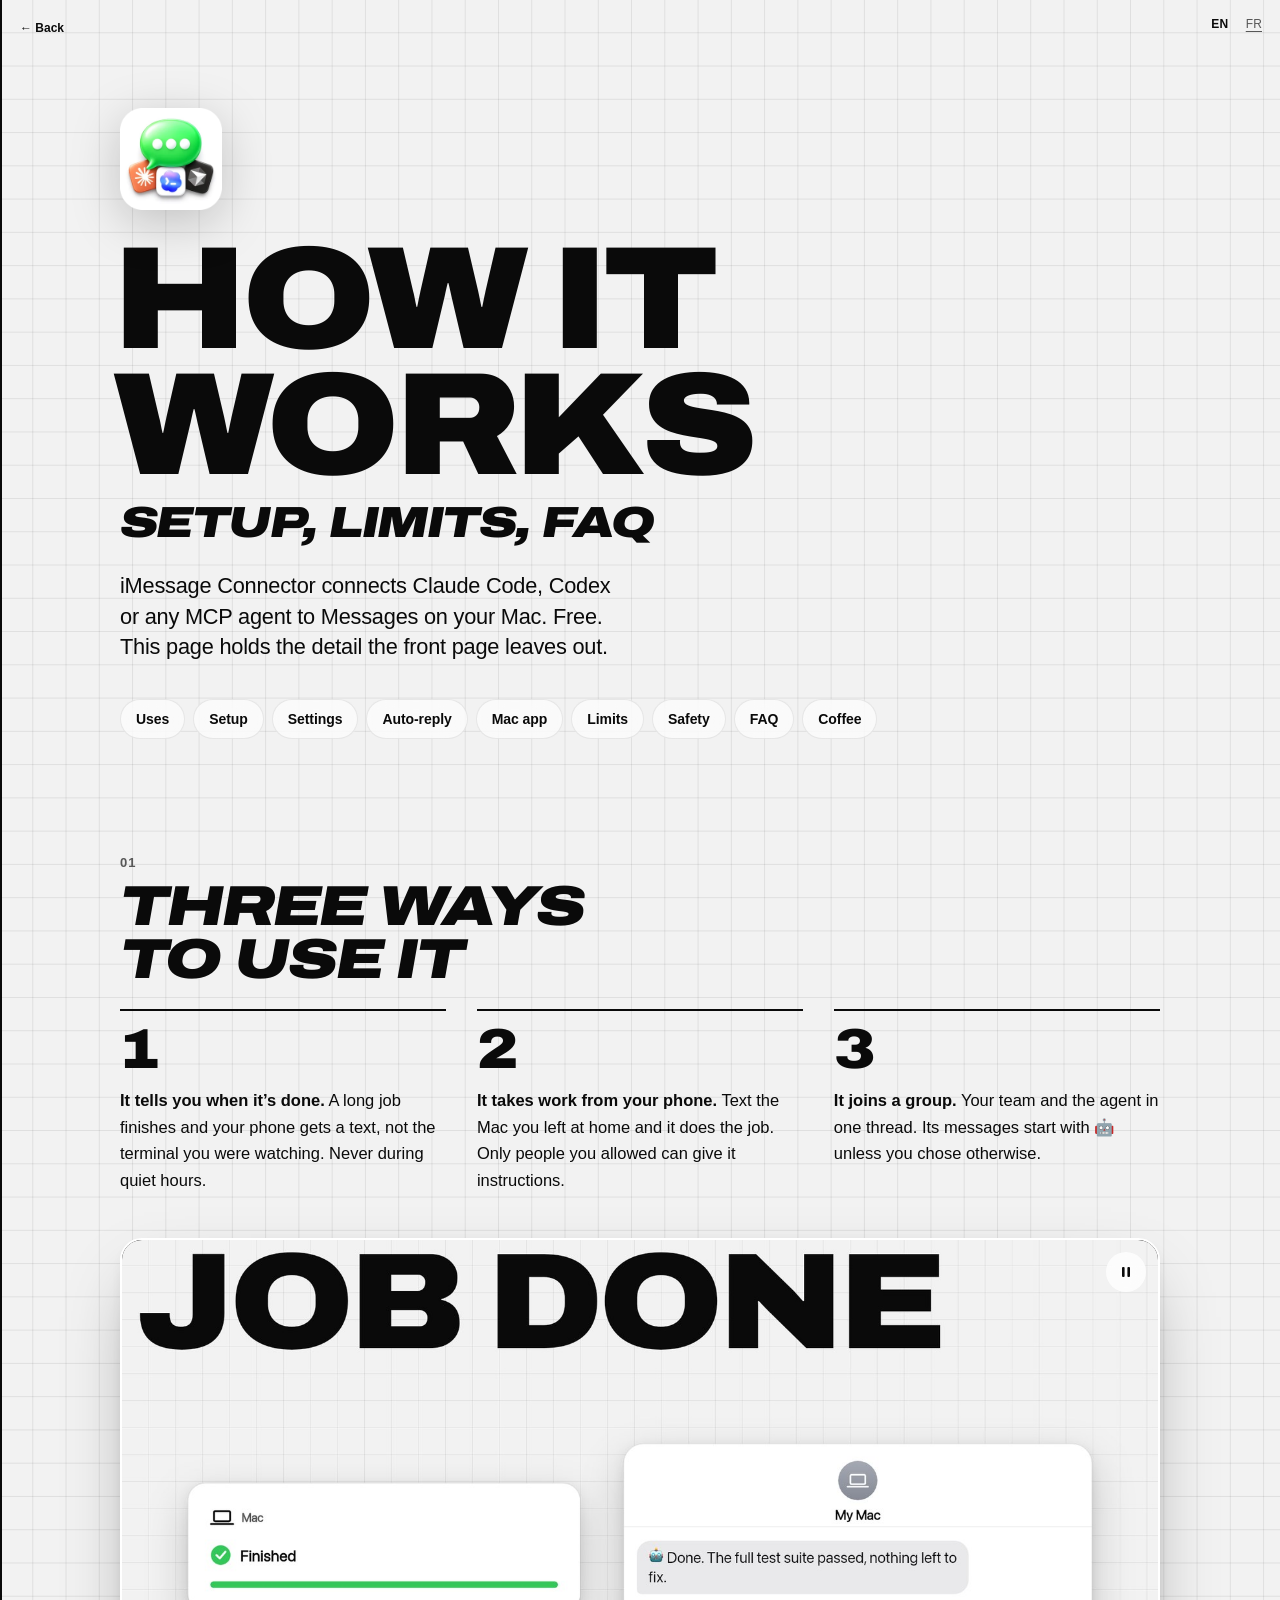
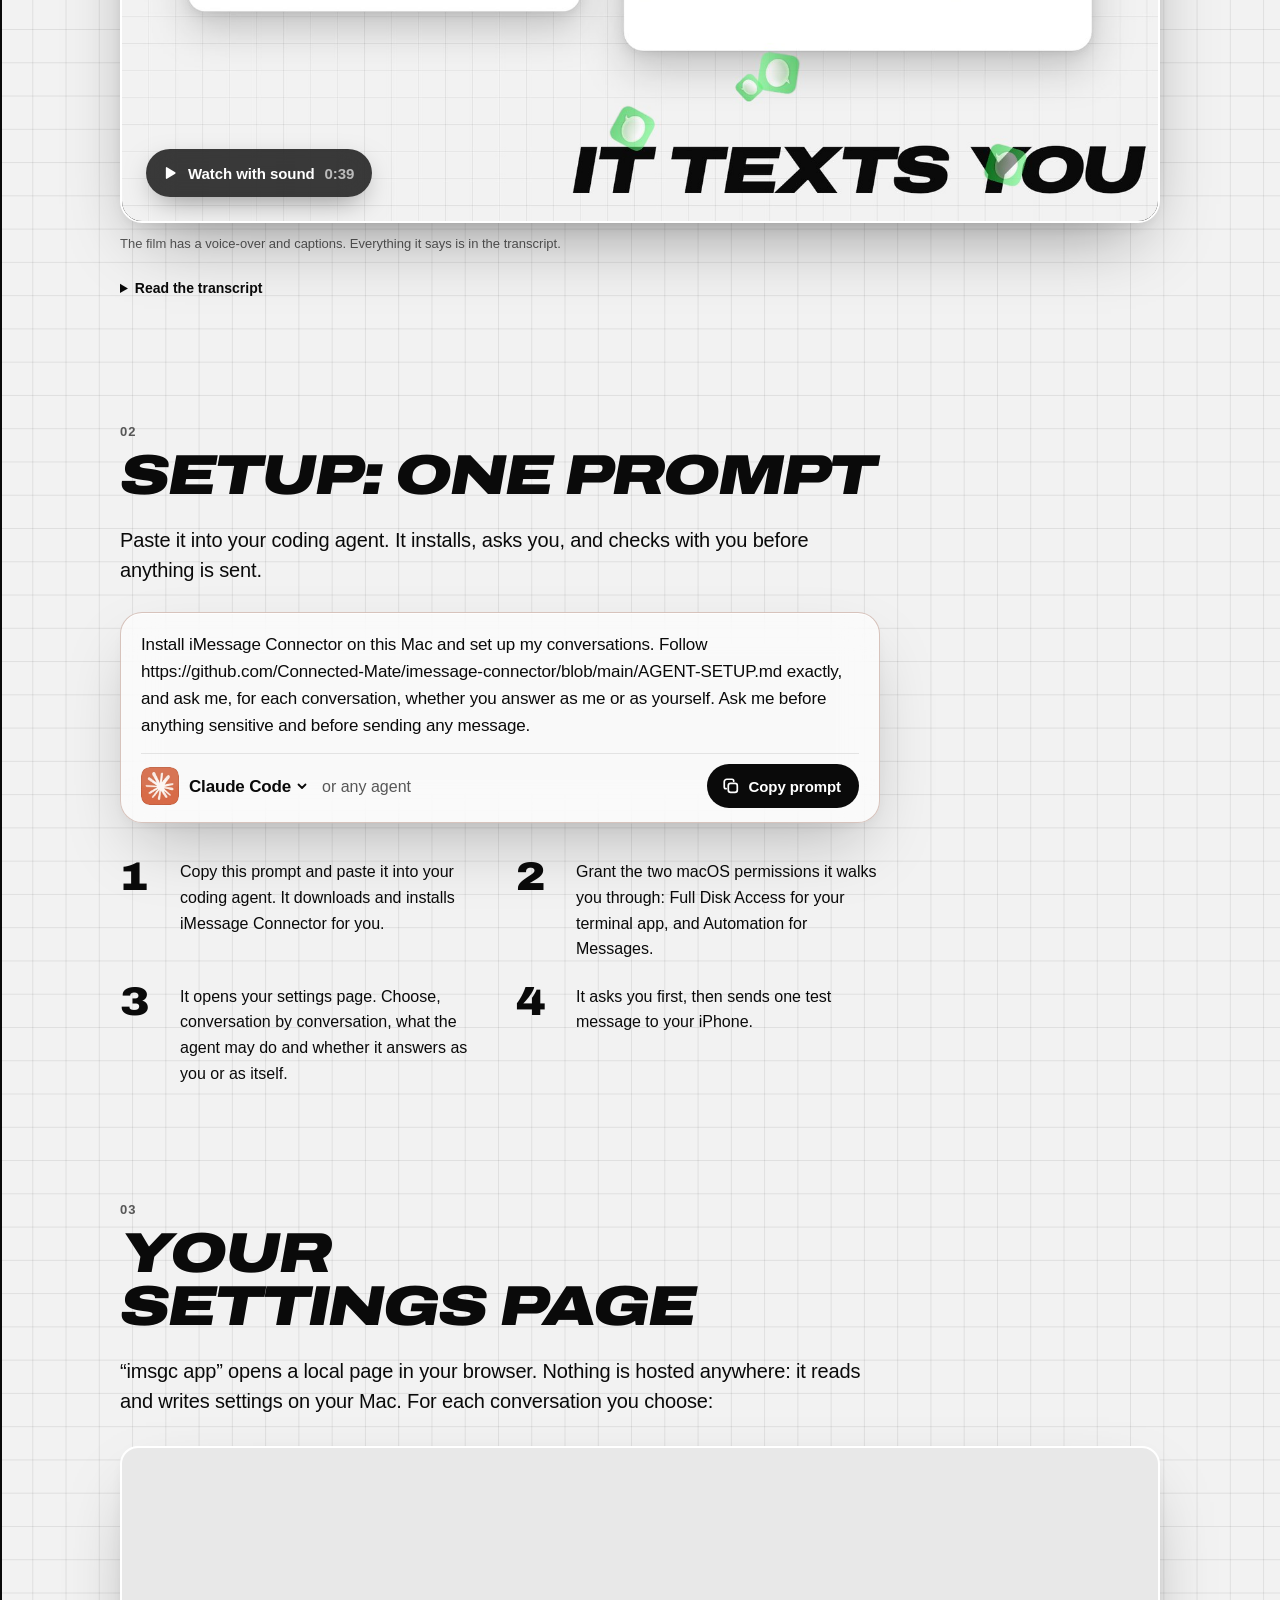
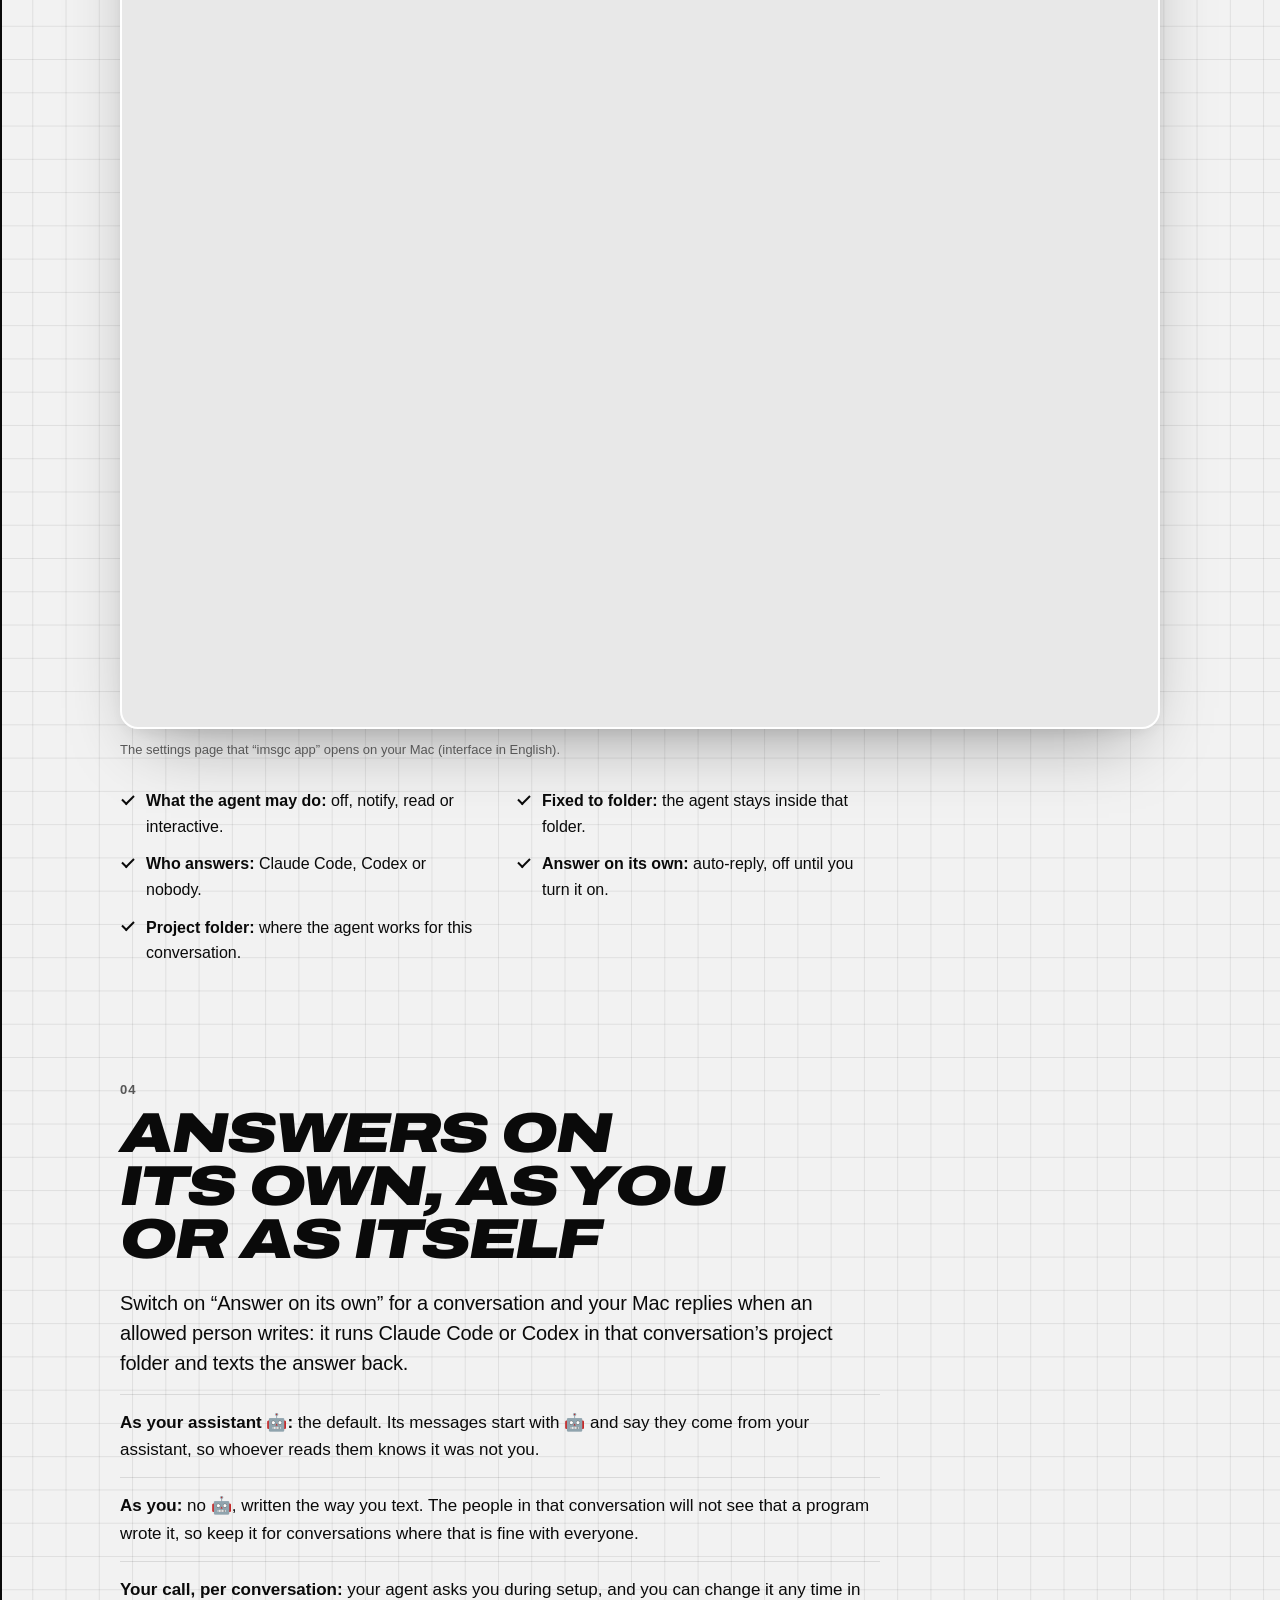
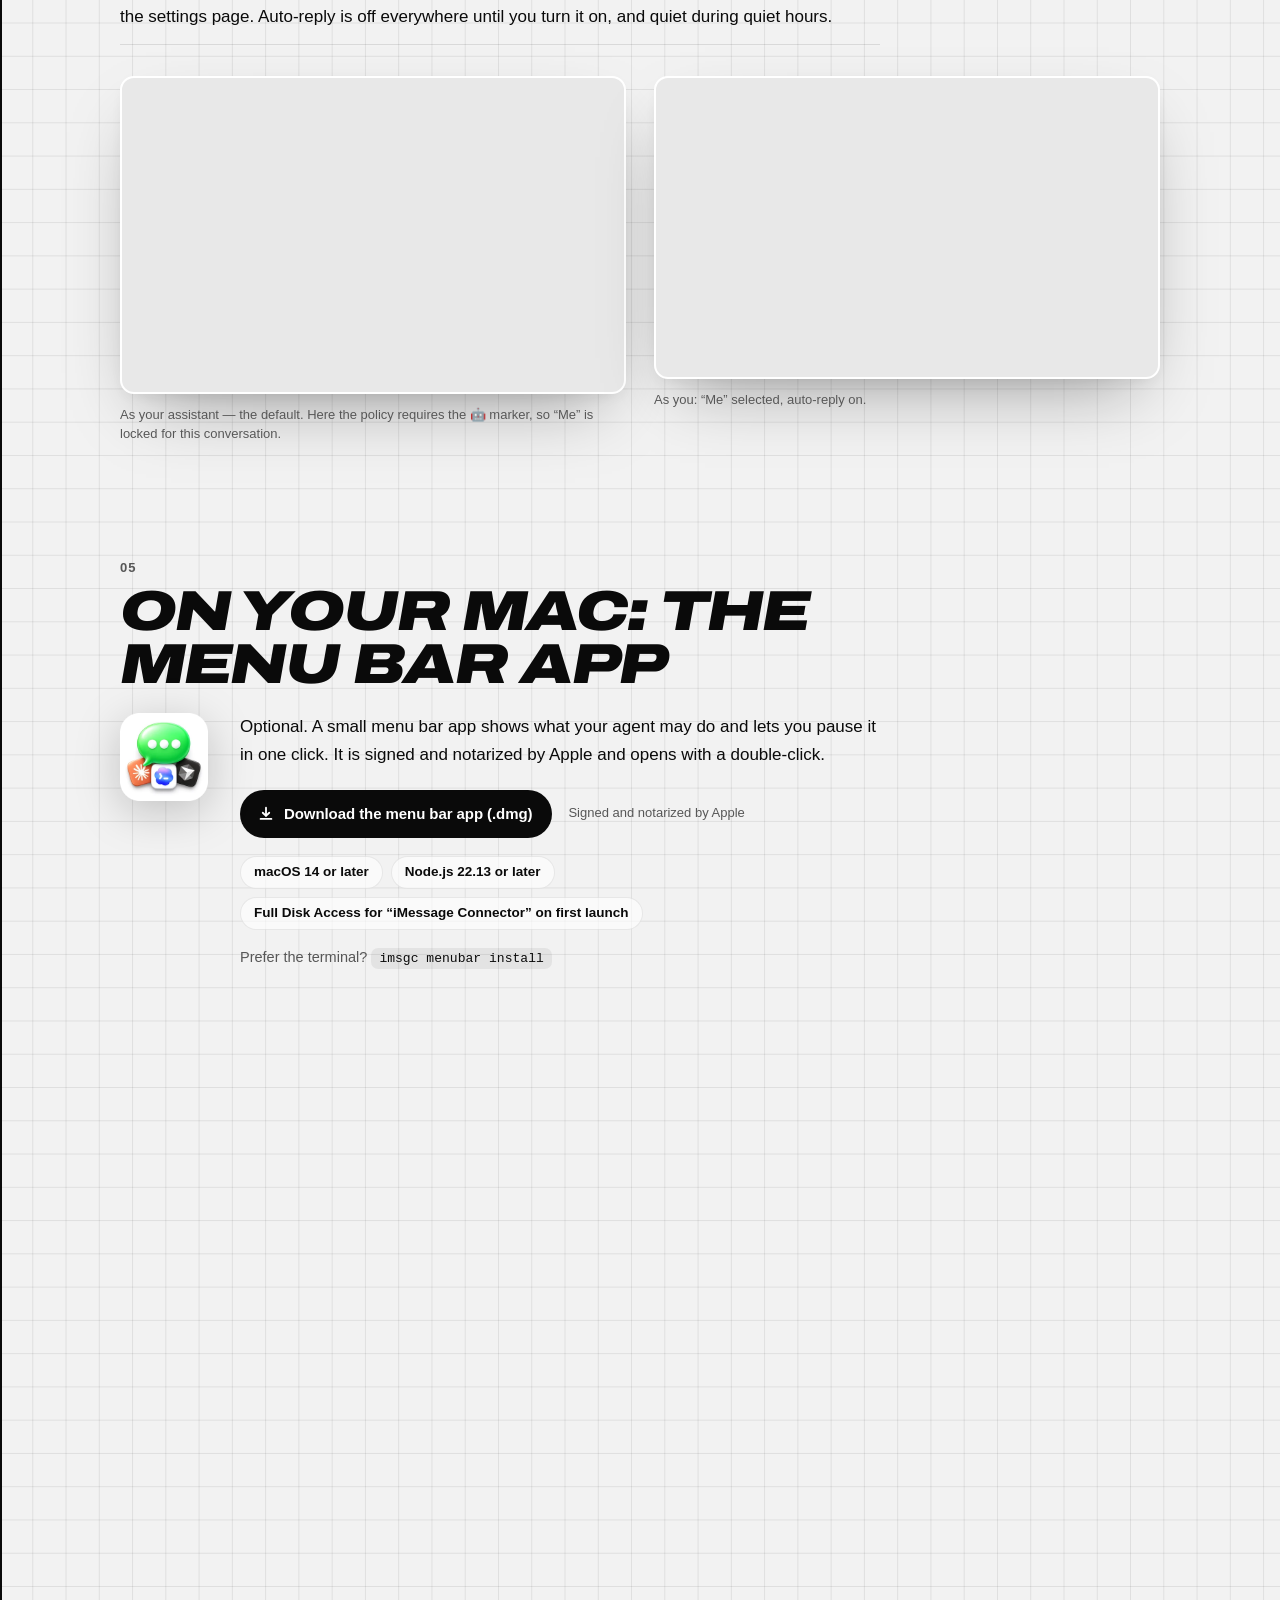
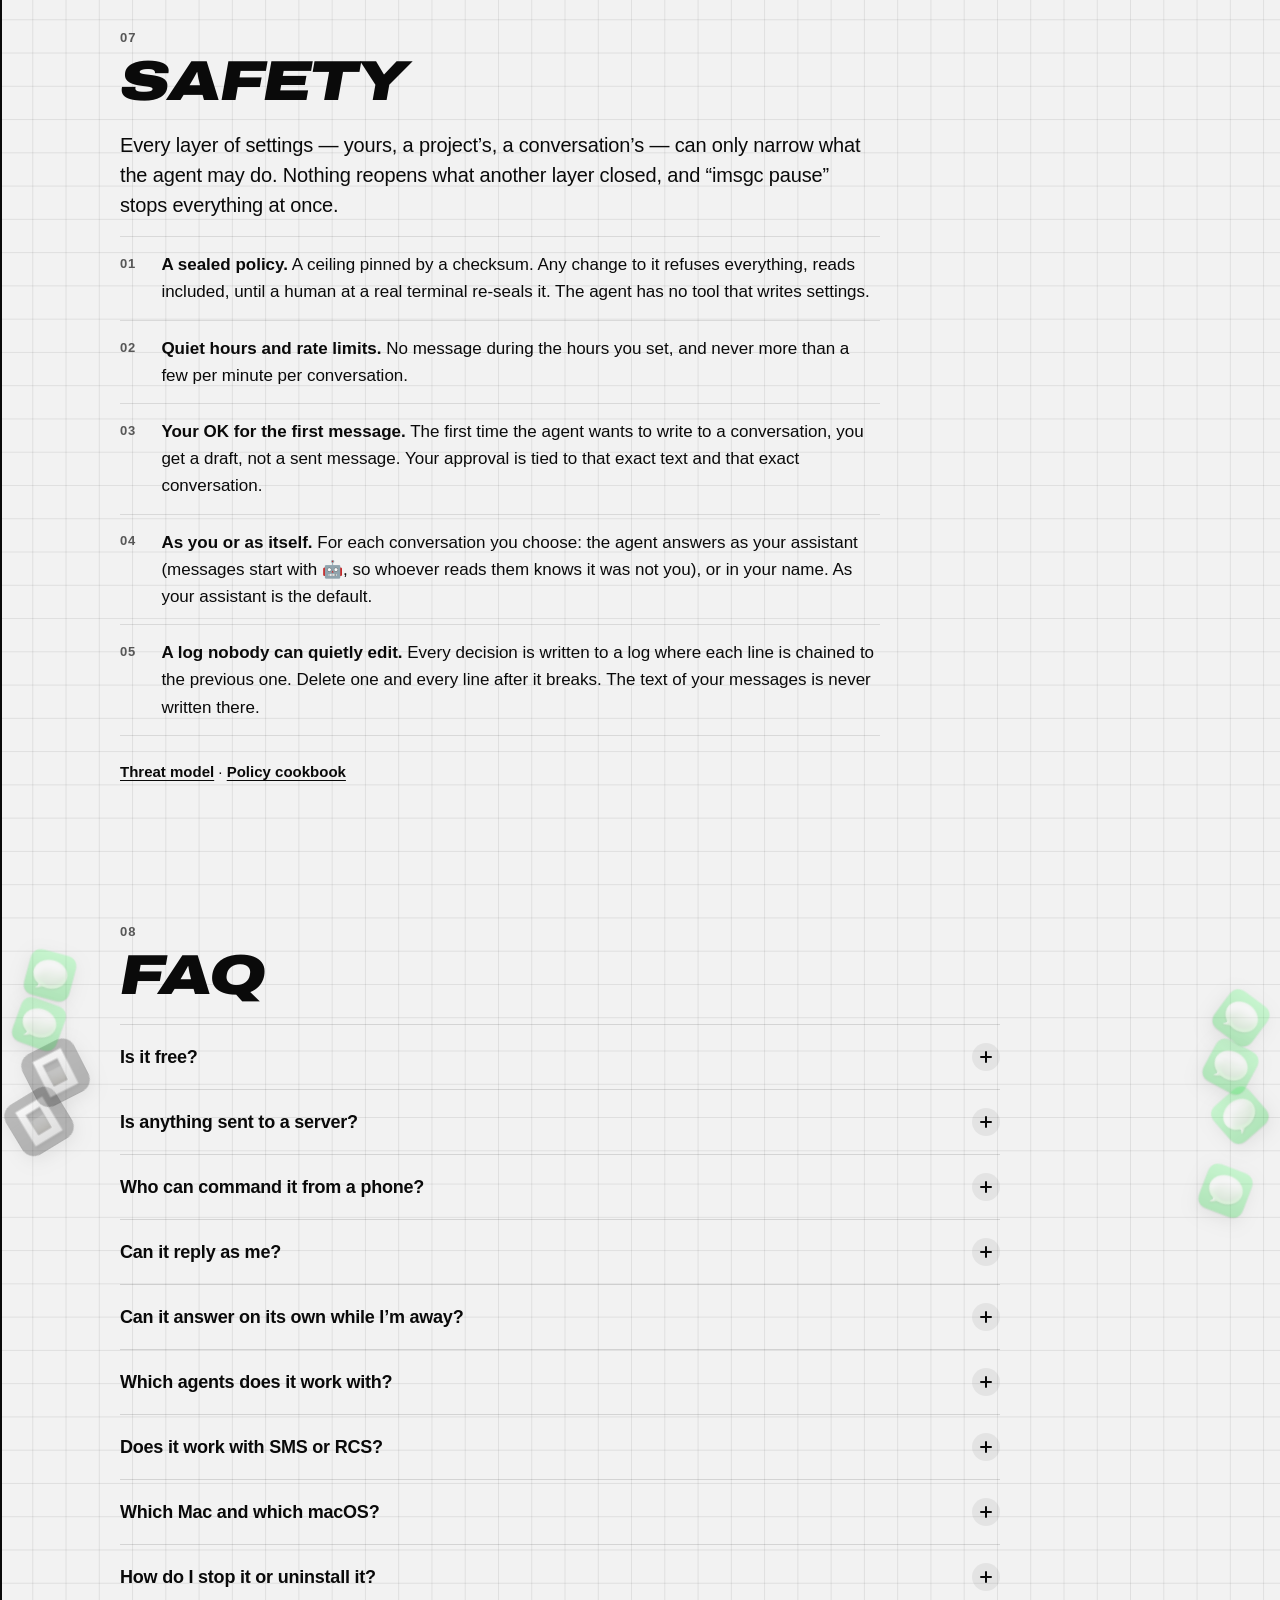
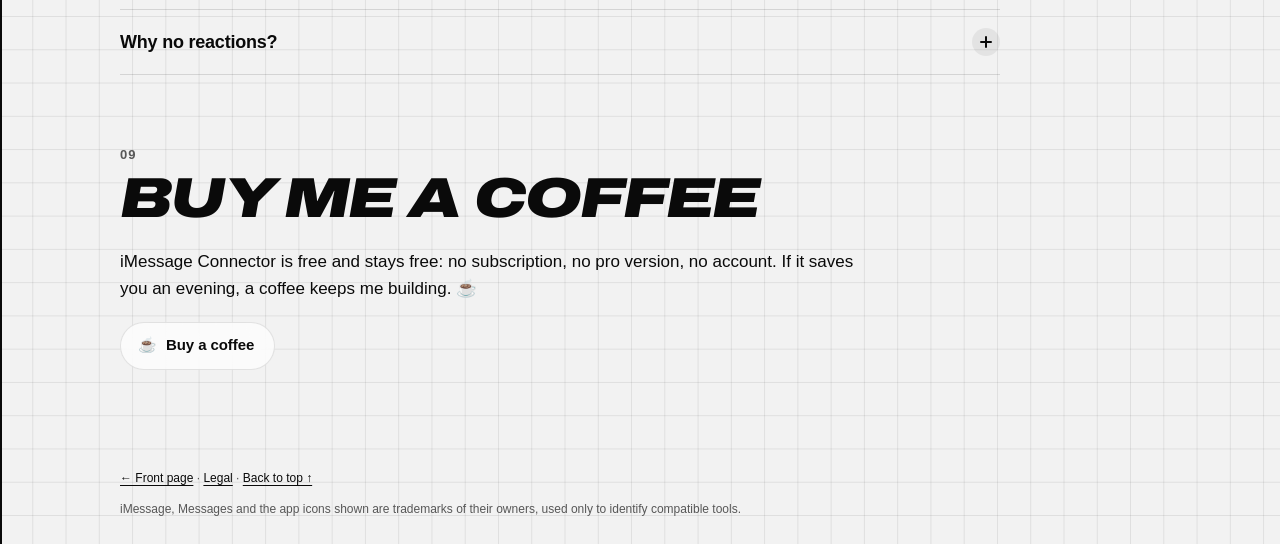
==== commit 9491521c: "Films without open source mention, film lengths" ====
--- a/docs/more.html
+++ b/docs/more.html
@@ -168,17 +168,17 @@
 <section class="sec sec--does" aria-labelledby="does" data-reveal><header class="sec__head"><span class="sec__num" aria-hidden="true">01</span><h2 id="does">Three ways to use it</h2></header><ol class="uses"><li><span class="use__n" aria-hidden="true">1</span><p><strong>It tells you when it’s done.</strong> A long job finishes and your phone gets a text, not the terminal you were watching. Never during quiet hours.</p></li><li><span class="use__n" aria-hidden="true">2</span><p><strong>It takes work from your phone.</strong> Text the Mac you left at home and it does the job. Only people you allowed can give it instructions.</p></li><li><span class="use__n" aria-hidden="true">3</span><p><strong>It joins a group.</strong> Your team and the agent in one thread. Its messages start with 🤖 unless you chose otherwise.</p></li></ol>
 <figure class="film wide" data-film>
   <div class="film__frame">
-    <video class="film__teaser" data-teaser muted loop playsinline preload="metadata" poster="assets/poster-en.jpg?v=a50151af" width="1600" height="900" aria-label="Silent preview of the film: a Mac texts an iPhone when a job is done.">
-      <source src="assets/teaser-en.mp4?v=a50151af" type="video/mp4"></video>
-    <video class="film__full" data-full controls playsinline preload="none" poster="assets/poster-en.jpg?v=a50151af" width="1600" height="900" aria-label="iMessage Connector, the film (voiced, with captions)" hidden>
-      <source src="assets/promo-en.webm?v=a50151af" type="video/webm"><source src="assets/promo-en.mp4?v=a50151af" type="video/mp4">
-      <track kind="captions" src="assets/promo-en.vtt?v=a50151af" srclang="en" label="English" default>
+    <video class="film__teaser" data-teaser muted loop playsinline preload="metadata" poster="assets/poster-en.jpg?v=a4981aa1" width="1600" height="900" aria-label="Silent preview of the film: a Mac texts an iPhone when a job is done.">
+      <source src="assets/teaser-en.mp4?v=a4981aa1" type="video/mp4"></video>
+    <video class="film__full" data-full controls playsinline preload="none" poster="assets/poster-en.jpg?v=a4981aa1" width="1600" height="900" aria-label="iMessage Connector, the film (voiced, with captions)" hidden>
+      <source src="assets/promo-en.webm?v=a4981aa1" type="video/webm"><source src="assets/promo-en.mp4?v=a4981aa1" type="video/mp4">
+      <track kind="captions" src="assets/promo-en.vtt?v=a4981aa1" srclang="en" label="English" default>
       <p>Your browser cannot play this video. The transcript below says everything it shows.</p></video>
-    <button class="film__play" type="button" data-watch><svg viewBox="0 0 20 20" aria-hidden="true" focusable="false"><path d="M6.5 4.2v11.6a.8.8 0 0 0 1.2.7l9.2-5.8a.8.8 0 0 0 0-1.4L7.7 3.5a.8.8 0 0 0-1.2.7Z" fill="currentColor"/></svg><span>Watch with sound</span><span class="film__len">0:41</span></button>
+    <button class="film__play" type="button" data-watch><svg viewBox="0 0 20 20" aria-hidden="true" focusable="false"><path d="M6.5 4.2v11.6a.8.8 0 0 0 1.2.7l9.2-5.8a.8.8 0 0 0 0-1.4L7.7 3.5a.8.8 0 0 0-1.2.7Z" fill="currentColor"/></svg><span>Watch with sound</span><span class="film__len">0:39</span></button>
     <button class="film__loop" type="button" data-loop data-pause="Pause the preview" data-play="Play the preview" aria-label="Pause the preview"><svg class="i-pause" viewBox="0 0 16 16" aria-hidden="true" focusable="false"><rect x="4" y="3" width="2.6" height="10" rx="1" fill="currentColor"/><rect x="9.4" y="3" width="2.6" height="10" rx="1" fill="currentColor"/></svg><svg class="i-play" viewBox="0 0 16 16" aria-hidden="true" focusable="false"><path d="M5 3.4v9.2a.7.7 0 0 0 1 .6l7.3-4.6a.7.7 0 0 0 0-1.2L6 2.8a.7.7 0 0 0-1 .6Z" fill="currentColor"/></svg></button>
   </div>
   <figcaption>The film has a voice-over and captions. Everything it says is in the transcript.</figcaption>
-</figure><details class="transcript"><summary>Read the transcript</summary><p>Your agent can text you now, on iMessage!</p><p>Start a big job, and walk away. The second it’s done, your agent texts you!</p><p>Out and about? Text your Mac from your phone. It does the work, and texts you back!</p><p>Drop it into a group chat. Now the whole team can ask it anything!</p><p>Setup takes one minute. Copy the prompt, paste it into your agent, and it sets everything up!</p><p>In every chat, it answers as you, or as itself. Your call!</p><p>iMessage Connector. Free and open source. Copy the prompt. Your agent does the rest!</p></details></section>
+</figure><details class="transcript"><summary>Read the transcript</summary><p>Your agent can text you now, on iMessage!</p><p>Start a big job, and walk away. The second it’s done, your agent texts you!</p><p>Out and about? Text your Mac from your phone. It does the work, and texts you back!</p><p>Drop it into a group chat. Now the whole team can ask it anything!</p><p>Setup takes one minute. Copy the prompt, paste it into your agent, and it sets everything up!</p><p>In every chat, it answers as you, or as itself. Your call!</p><p>iMessage Connector. Free. Copy the prompt. Your agent does the rest!</p></details></section>
 <section class="sec sec--setup" aria-labelledby="setup" data-reveal><header class="sec__head"><span class="sec__num" aria-hidden="true">02</span><h2 id="setup" data-wave>Setup: one prompt</h2></header><p class="sec__lead">Paste it into your coding agent. It installs, asks you, and checks with you before anything is sent.</p><div class="pill pill--more" id="agent" role="group" aria-label="Copy the setup prompt">
       <p class="pill__prompt"><code data-prompt>Install iMessage Connector on this Mac and set up my conversations. Follow https://github.com/Connected-Mate/imessage-connector/blob/main/AGENT-SETUP.md exactly, and ask me, for each conversation, whether you answer as me or as yourself. Ask me before anything sensitive and before sending any message.</code></p>
       <hr class="pill__rule">
